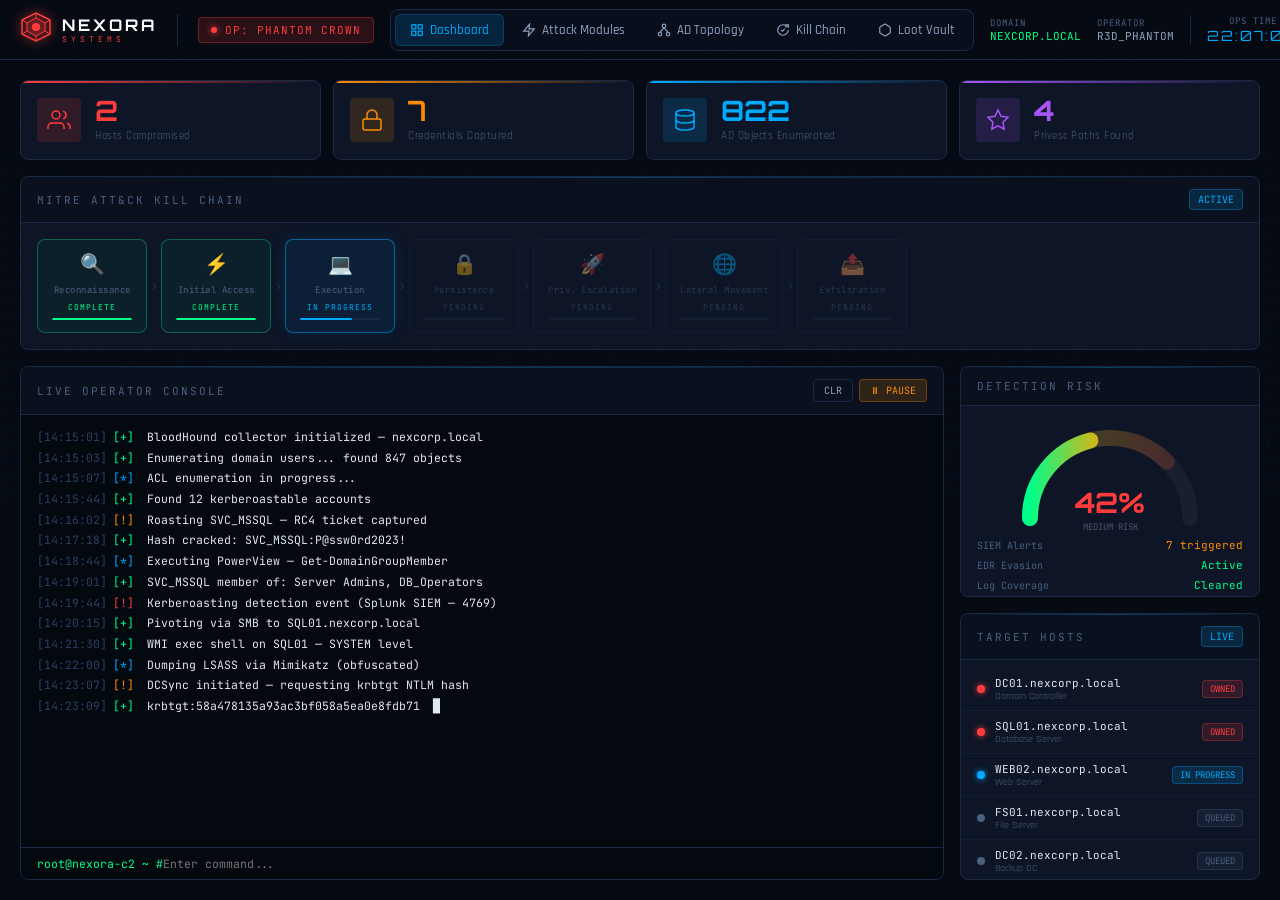
==== redteam-lab.html @ b919b73b "feat: initial commit of Nexora Active Directory Red Team Simulation Lab" ====
<!DOCTYPE html>
<html lang="en">
<head>
  <meta charset="UTF-8" />
  <meta name="viewport" content="width=device-width, initial-scale=1.0" />
  <title>Nexora Systems — AD Red Team Simulation Lab</title>
  <meta name="description" content="Nexora Systems Offensive Security: Active Directory Red Team Simulation Lab — Advanced adversary simulation, kill chain orchestration, and AD attack emulation platform." />
  <link rel="preconnect" href="https://fonts.googleapis.com" />
  <link rel="preconnect" href="https://fonts.gstatic.com" crossorigin />
  <link href="https://fonts.googleapis.com/css2?family=JetBrains+Mono:wght@300;400;500;600;700&family=Rajdhani:wght@300;400;500;600;700&family=Orbitron:wght@400;500;600;700;800;900&display=swap" rel="stylesheet" />
  <link rel="stylesheet" href="redteam.css" />
</head>
<body>
  <!-- Animated Background -->
  <canvas id="matrixCanvas"></canvas>
  <div class="hex-grid"></div>

  <!-- Top Navigation -->
  <header class="topbar" id="topbar">
    <div class="topbar-left">
      <div class="logo-wrap">
        <div class="logo-icon">
          <svg width="32" height="32" viewBox="0 0 32 32" fill="none">
            <polygon points="16,2 30,9 30,23 16,30 2,23 2,9" stroke="#ff3c3c" stroke-width="1.5" fill="none"/>
            <polygon points="16,7 25,12 25,20 16,25 7,20 7,12" stroke="#ff3c3c" stroke-width="1" fill="rgba(255,60,60,0.08)"/>
            <circle cx="16" cy="16" r="4" fill="#ff3c3c"/>
            <line x1="16" y1="2" x2="16" y2="7" stroke="#ff3c3c" stroke-width="1"/>
            <line x1="30" y1="9" x2="25" y2="12" stroke="#ff3c3c" stroke-width="1"/>
            <line x1="30" y1="23" x2="25" y2="20" stroke="#ff3c3c" stroke-width="1"/>
            <line x1="16" y1="30" x2="16" y2="25" stroke="#ff3c3c" stroke-width="1"/>
            <line x1="2" y1="23" x2="7" y2="20" stroke="#ff3c3c" stroke-width="1"/>
            <line x1="2" y1="9" x2="7" y2="12" stroke="#ff3c3c" stroke-width="1"/>
          </svg>
        </div>
        <div class="logo-text">
          <span class="brand">NEXORA</span>
          <span class="brand-sub">SYSTEMS</span>
        </div>
      </div>
      <div class="topbar-divider"></div>
      <div class="op-badge">
        <span class="op-dot"></span>
        <span class="op-label">OP: PHANTOM CROWN</span>
      </div>
    </div>
    <div class="topbar-center">
      <nav class="nav-tabs">
        <button class="nav-tab active" id="tab-dashboard" onclick="switchTab('dashboard')">
          <svg width="14" height="14" viewBox="0 0 24 24" fill="none" stroke="currentColor" stroke-width="2"><rect x="3" y="3" width="7" height="7"/><rect x="14" y="3" width="7" height="7"/><rect x="3" y="14" width="7" height="7"/><rect x="14" y="14" width="7" height="7"/></svg>
          Dashboard
        </button>
        <button class="nav-tab" id="tab-attack" onclick="switchTab('attack')">
          <svg width="14" height="14" viewBox="0 0 24 24" fill="none" stroke="currentColor" stroke-width="2"><path d="M13 2L3 14h9l-1 8 10-12h-9l1-8z"/></svg>
          Attack Modules
        </button>
        <button class="nav-tab" id="tab-topology" onclick="switchTab('topology')">
          <svg width="14" height="14" viewBox="0 0 24 24" fill="none" stroke="currentColor" stroke-width="2"><circle cx="12" cy="5" r="3"/><circle cx="5" cy="19" r="3"/><circle cx="19" cy="19" r="3"/><line x1="12" y1="8" x2="5" y2="16"/><line x1="12" y1="8" x2="19" y2="16"/></svg>
          AD Topology
        </button>
        <button class="nav-tab" id="tab-killchain" onclick="switchTab('killchain')">
          <svg width="14" height="14" viewBox="0 0 24 24" fill="none" stroke="currentColor" stroke-width="2"><path d="M9 12l2 2 4-4"/><path d="M21 12c0 4.97-4.03 9-9 9s-9-4.03-9-9 4.03-9 9-9c1.98 0 3.8.64 5.27 1.72"/><path d="M21 3l-5 5"/><path d="M16 3h5v5"/></svg>
          Kill Chain
        </button>
        <button class="nav-tab" id="tab-loot" onclick="switchTab('loot')">
          <svg width="14" height="14" viewBox="0 0 24 24" fill="none" stroke="currentColor" stroke-width="2"><path d="M21 16V8a2 2 0 0 0-1-1.73l-7-4a2 2 0 0 0-2 0l-7 4A2 2 0 0 0 3 8v8a2 2 0 0 0 1 1.73l7 4a2 2 0 0 0 2 0l7-4A2 2 0 0 0 21 16z"/></svg>
          Loot Vault
        </button>
      </nav>
    </div>
    <div class="topbar-right">
      <div class="status-cluster">
        <div class="status-item">
          <span class="status-label">DOMAIN</span>
          <span class="status-val online">NEXCORP.LOCAL</span>
        </div>
        <div class="status-item">
          <span class="status-label">OPERATOR</span>
          <span class="status-val">R3D_PHANTOM</span>
        </div>
      </div>
      <div class="clock-wrap">
        <span class="clock-label">OPS TIME</span>
        <span class="clock" id="clock">00:00:00</span>
      </div>
      <div class="alert-btn" id="alertBtn" onclick="toggleAlerts()">
        <svg width="18" height="18" viewBox="0 0 24 24" fill="none" stroke="currentColor" stroke-width="2"><path d="M18 8A6 6 0 0 0 6 8c0 7-3 9-3 9h18s-3-2-3-9"/><path d="M13.73 21a2 2 0 0 1-3.46 0"/></svg>
        <span class="alert-count" id="alertCount">3</span>
      </div>
    </div>
  </header>

  <!-- Alert Dropdown -->
  <div class="alert-dropdown" id="alertDropdown">
    <div class="alert-header">SYSTEM ALERTS</div>
    <div class="alert-item critical">
      <span class="alert-icon">⚠</span>
      <div>
        <div class="alert-title">DCSync Detected on DC01</div>
        <div class="alert-time">14:23:07 UTC</div>
      </div>
    </div>
    <div class="alert-item warning">
      <span class="alert-icon">⚡</span>
      <div>
        <div class="alert-title">Kerberoasting attempt — SVC_SQL</div>
        <div class="alert-time">14:19:44 UTC</div>
      </div>
    </div>
    <div class="alert-item info">
      <span class="alert-icon">ℹ</span>
      <div>
        <div class="alert-title">BloodHound enumeration completed</div>
        <div class="alert-time">14:15:01 UTC</div>
      </div>
    </div>
  </div>

  <!-- Main Content -->
  <main class="main-content">

    <!-- ═══════════════════ DASHBOARD TAB ═══════════════════ -->
    <section class="tab-panel active" id="panel-dashboard">
      <div class="dash-grid">

        <!-- Stat Cards Row -->
        <div class="stats-row">
          <div class="stat-card" data-color="red">
            <div class="stat-icon">
              <svg width="24" height="24" viewBox="0 0 24 24" fill="none" stroke="currentColor" stroke-width="1.5"><path d="M17 21v-2a4 4 0 0 0-4-4H5a4 4 0 0 0-4 4v2"/><circle cx="9" cy="7" r="4"/><path d="M23 21v-2a4 4 0 0 0-3-3.87"/><path d="M16 3.13a4 4 0 0 1 0 7.75"/></svg>
            </div>
            <div class="stat-data">
              <span class="stat-val" id="stat-hosts">0</span>
              <span class="stat-label">Hosts Compromised</span>
            </div>
          </div>
          <div class="stat-card" data-color="orange">
            <div class="stat-icon">
              <svg width="24" height="24" viewBox="0 0 24 24" fill="none" stroke="currentColor" stroke-width="1.5"><rect x="3" y="11" width="18" height="11" rx="2" ry="2"/><path d="M7 11V7a5 5 0 0 1 10 0v4"/></svg>
            </div>
            <div class="stat-data">
              <span class="stat-val" id="stat-creds">0</span>
              <span class="stat-label">Credentials Captured</span>
            </div>
          </div>
          <div class="stat-card" data-color="blue">
            <div class="stat-icon">
              <svg width="24" height="24" viewBox="0 0 24 24" fill="none" stroke="currentColor" stroke-width="1.5"><ellipse cx="12" cy="5" rx="9" ry="3"/><path d="M21 12c0 1.66-4 3-9 3s-9-1.34-9-3"/><path d="M3 5v14c0 1.66 4 3 9 3s9-1.34 9-3V5"/></svg>
            </div>
            <div class="stat-data">
              <span class="stat-val" id="stat-objects">0</span>
              <span class="stat-label">AD Objects Enumerated</span>
            </div>
          </div>
          <div class="stat-card" data-color="purple">
            <div class="stat-icon">
              <svg width="24" height="24" viewBox="0 0 24 24" fill="none" stroke="currentColor" stroke-width="1.5"><polygon points="12 2 15.09 8.26 22 9.27 17 14.14 18.18 21.02 12 17.77 5.82 21.02 7 14.14 2 9.27 8.91 8.26 12 2"/></svg>
            </div>
            <div class="stat-data">
              <span class="stat-val" id="stat-privesc">0</span>
              <span class="stat-label">Privesc Paths Found</span>
            </div>
          </div>
        </div>

        <!-- Main dash layout -->
        <div class="dash-main">

          <!-- Kill Chain Progress -->
          <div class="panel-card kill-chain-mini">
            <div class="panel-header">
              <span class="panel-title">MITRE ATT&CK KILL CHAIN</span>
              <span class="panel-badge">ACTIVE</span>
            </div>
            <div class="kill-chain-steps" id="killChainSteps">
              <div class="kc-step done" data-phase="recon">
                <div class="kc-icon">🔍</div>
                <div class="kc-label">Reconnaissance</div>
                <div class="kc-status">COMPLETE</div>
                <div class="kc-bar"><div class="kc-fill" style="width:100%"></div></div>
              </div>
              <div class="kc-arrow">›</div>
              <div class="kc-step done" data-phase="init">
                <div class="kc-icon">⚡</div>
                <div class="kc-label">Initial Access</div>
                <div class="kc-status">COMPLETE</div>
                <div class="kc-bar"><div class="kc-fill" style="width:100%"></div></div>
              </div>
              <div class="kc-arrow">›</div>
              <div class="kc-step active" data-phase="exec">
                <div class="kc-icon">💻</div>
                <div class="kc-label">Execution</div>
                <div class="kc-status">IN PROGRESS</div>
                <div class="kc-bar"><div class="kc-fill" style="width:65%"></div></div>
              </div>
              <div class="kc-arrow">›</div>
              <div class="kc-step pending" data-phase="persist">
                <div class="kc-icon">🔒</div>
                <div class="kc-label">Persistence</div>
                <div class="kc-status">PENDING</div>
                <div class="kc-bar"><div class="kc-fill" style="width:0%"></div></div>
              </div>
              <div class="kc-arrow">›</div>
              <div class="kc-step pending" data-phase="privesc">
                <div class="kc-icon">🚀</div>
                <div class="kc-label">Priv. Escalation</div>
                <div class="kc-status">PENDING</div>
                <div class="kc-bar"><div class="kc-fill" style="width:0%"></div></div>
              </div>
              <div class="kc-arrow">›</div>
              <div class="kc-step pending" data-phase="lateral">
                <div class="kc-icon">🌐</div>
                <div class="kc-label">Lateral Movement</div>
                <div class="kc-status">PENDING</div>
                <div class="kc-bar"><div class="kc-fill" style="width:0%"></div></div>
              </div>
              <div class="kc-arrow">›</div>
              <div class="kc-step pending" data-phase="exfil">
                <div class="kc-icon">📤</div>
                <div class="kc-label">Exfiltration</div>
                <div class="kc-status">PENDING</div>
                <div class="kc-bar"><div class="kc-fill" style="width:0%"></div></div>
              </div>
            </div>
          </div>

          <div class="dash-lower">
            <!-- Live Terminal -->
            <div class="panel-card terminal-panel">
              <div class="panel-header">
                <span class="panel-title">LIVE OPERATOR CONSOLE</span>
                <div class="terminal-controls">
                  <button class="term-btn" onclick="clearTerminal()">CLR</button>
                  <button class="term-btn active" id="pauseBtn" onclick="toggleTermPause()">⏸ PAUSE</button>
                </div>
              </div>
              <div class="terminal-body" id="terminalBody">
                <div class="term-line"><span class="term-ts">[14:15:01]</span> <span class="term-ok">[+]</span> BloodHound collector initialized — nexcorp.local</div>
                <div class="term-line"><span class="term-ts">[14:15:03]</span> <span class="term-ok">[+]</span> Enumerating domain users... found 847 objects</div>
                <div class="term-line"><span class="term-ts">[14:15:07]</span> <span class="term-info">[*]</span> ACL enumeration in progress...</div>
                <div class="term-line"><span class="term-ts">[14:15:44]</span> <span class="term-ok">[+]</span> Found 12 kerberoastable accounts</div>
                <div class="term-line"><span class="term-ts">[14:16:02]</span> <span class="term-warn">[!]</span> Roasting SVC_MSSQL — RC4 ticket captured</div>
                <div class="term-line"><span class="term-ts">[14:17:18]</span> <span class="term-ok">[+]</span> Hash cracked: SVC_MSSQL:P@ssw0rd2023!</div>
                <div class="term-line"><span class="term-ts">[14:18:44]</span> <span class="term-info">[*]</span> Executing PowerView — Get-DomainGroupMember</div>
                <div class="term-line"><span class="term-ts">[14:19:01]</span> <span class="term-ok">[+]</span> SVC_MSSQL member of: Server Admins, DB_Operators</div>
                <div class="term-line"><span class="term-ts">[14:19:44]</span> <span class="term-err">[!]</span> Kerberoasting detection event (Splunk SIEM — 4769)</div>
                <div class="term-line"><span class="term-ts">[14:20:15]</span> <span class="term-ok">[+]</span> Pivoting via SMB to SQL01.nexcorp.local</div>
                <div class="term-line"><span class="term-ts">[14:21:30]</span> <span class="term-ok">[+]</span> WMI exec shell on SQL01 — SYSTEM level</div>
                <div class="term-line"><span class="term-ts">[14:22:00]</span> <span class="term-info">[*]</span> Dumping LSASS via Mimikatz (obfuscated)</div>
                <div class="term-line"><span class="term-ts">[14:23:07]</span> <span class="term-warn">[!]</span> DCSync initiated — requesting krbtgt NTLM hash</div>
                <div class="term-line blink-line"><span class="term-ts">[14:23:09]</span> <span class="term-ok">[+]</span> krbtgt:58a478135a93ac3bf058a5ea0e8fdb71 <span class="cursor-blink">█</span></div>
              </div>
              <div class="terminal-input-bar">
                <span class="term-prompt">root@nexora-c2 ~ # </span>
                <input type="text" class="term-input" id="termInput" placeholder="Enter command..." onkeydown="handleTermInput(event)" />
              </div>
            </div>

            <!-- Right panel -->
            <div class="dash-right-col">
              <!-- Threat Meter -->
              <div class="panel-card threat-panel">
                <div class="panel-header">
                  <span class="panel-title">DETECTION RISK</span>
                </div>
                <div class="threat-meter-wrap">
                  <svg class="threat-gauge" viewBox="0 0 200 120" width="200" height="120">
                    <defs>
                      <linearGradient id="gaugeGrad" x1="0%" y1="0%" x2="100%" y2="0%">
                        <stop offset="0%" style="stop-color:#00ff88"/>
                        <stop offset="50%" style="stop-color:#ffa500"/>
                        <stop offset="100%" style="stop-color:#ff3c3c"/>
                      </linearGradient>
                    </defs>
                    <path d="M 20 100 A 80 80 0 0 1 180 100" stroke="#1a1f2e" stroke-width="16" fill="none" stroke-linecap="round"/>
                    <path d="M 20 100 A 80 80 0 0 1 180 100" stroke="url(#gaugeGrad)" stroke-width="16" fill="none" stroke-linecap="round" stroke-dasharray="251.2" stroke-dashoffset="62.8" opacity="0.2"/>
                    <path id="gaugeFill" d="M 20 100 A 80 80 0 0 1 180 100" stroke="url(#gaugeGrad)" stroke-width="16" fill="none" stroke-linecap="round" stroke-dasharray="251.2" stroke-dashoffset="150"/>
                    <text x="100" y="95" text-anchor="middle" fill="#ff3c3c" font-size="28" font-family="Orbitron" font-weight="700" id="gaugeText">42%</text>
                    <text x="100" y="112" text-anchor="middle" fill="#4a5568" font-size="9" font-family="JetBrains Mono" id="gaugeRiskLabel">MEDIUM RISK</text>
                  </svg>
                </div>
                <div class="threat-breakdown">
                  <div class="tb-item"><span class="tb-label">SIEM Alerts</span><span class="tb-val warn">7 triggered</span></div>
                  <div class="tb-item"><span class="tb-label">EDR Evasion</span><span class="tb-val ok">Active</span></div>
                  <div class="tb-item"><span class="tb-label">Log Coverage</span><span class="tb-val ok">Cleared</span></div>
                </div>
              </div>

              <!-- Target Summary -->
              <div class="panel-card targets-panel">
                <div class="panel-header">
                  <span class="panel-title">TARGET HOSTS</span>
                  <span class="panel-badge pulse">LIVE</span>
                </div>
                <div class="target-list">
                  <div class="target-item owned">
                    <div class="target-dot t-owned"></div>
                    <div class="target-info">
                      <span class="target-name">DC01.nexcorp.local</span>
                      <span class="target-role">Domain Controller</span>
                    </div>
                    <span class="target-status owned-badge">OWNED</span>
                  </div>
                  <div class="target-item owned">
                    <div class="target-dot t-owned"></div>
                    <div class="target-info">
                      <span class="target-name">SQL01.nexcorp.local</span>
                      <span class="target-role">Database Server</span>
                    </div>
                    <span class="target-status owned-badge">OWNED</span>
                  </div>
                  <div class="target-item t-active">
                    <div class="target-dot t-inprogress"></div>
                    <div class="target-info">
                      <span class="target-name">WEB02.nexcorp.local</span>
                      <span class="target-role">Web Server</span>
                    </div>
                    <span class="target-status active-badge">IN PROGRESS</span>
                  </div>
                  <div class="target-item">
                    <div class="target-dot t-pending"></div>
                    <div class="target-info">
                      <span class="target-name">FS01.nexcorp.local</span>
                      <span class="target-role">File Server</span>
                    </div>
                    <span class="target-status pending-badge">QUEUED</span>
                  </div>
                  <div class="target-item">
                    <div class="target-dot t-pending"></div>
                    <div class="target-info">
                      <span class="target-name">DC02.nexcorp.local</span>
                      <span class="target-role">Backup DC</span>
                    </div>
                    <span class="target-status pending-badge">QUEUED</span>
                  </div>
                </div>
              </div>
            </div>
          </div>
        </div>
      </div>
    </section>

    <!-- ═══════════════════ ATTACK MODULES TAB ═══════════════════ -->
    <section class="tab-panel" id="panel-attack">
      <div class="attack-grid">
        <div class="attack-sidebar">
          <div class="sidebar-title">ATTACK CATEGORIES</div>
          <div class="attack-cat-list">
            <button class="cat-btn active" onclick="filterAttacks('all')" id="cat-all">
              <svg width="14" height="14" viewBox="0 0 24 24" fill="none" stroke="currentColor" stroke-width="2"><circle cx="12" cy="12" r="10"/></svg>
              All Modules <span class="cat-count">18</span>
            </button>
            <button class="cat-btn" onclick="filterAttacks('recon')" id="cat-recon">
              <svg width="14" height="14" viewBox="0 0 24 24" fill="none" stroke="currentColor" stroke-width="2"><circle cx="11" cy="11" r="8"/><line x1="21" y1="21" x2="16.65" y2="16.65"/></svg>
              Reconnaissance <span class="cat-count">4</span>
            </button>
            <button class="cat-btn" onclick="filterAttacks('cred')" id="cat-cred">
              <svg width="14" height="14" viewBox="0 0 24 24" fill="none" stroke="currentColor" stroke-width="2"><rect x="3" y="11" width="18" height="11" rx="2"/><path d="M7 11V7a5 5 0 0 1 10 0v4"/></svg>
              Credential Access <span class="cat-count">5</span>
            </button>
            <button class="cat-btn" onclick="filterAttacks('lateral')" id="cat-lateral">
              <svg width="14" height="14" viewBox="0 0 24 24" fill="none" stroke="currentColor" stroke-width="2"><path d="M5 12h14M12 5l7 7-7 7"/></svg>
              Lateral Movement <span class="cat-count">4</span>
            </button>
            <button class="cat-btn" onclick="filterAttacks('privesc')" id="cat-privesc">
              <svg width="14" height="14" viewBox="0 0 24 24" fill="none" stroke="currentColor" stroke-width="2"><polyline points="18 15 12 9 6 15"/></svg>
              Privilege Escalation <span class="cat-count">3</span>
            </button>
            <button class="cat-btn" onclick="filterAttacks('persist')" id="cat-persist">
              <svg width="14" height="14" viewBox="0 0 24 24" fill="none" stroke="currentColor" stroke-width="2"><path d="M12 22s8-4 8-10V5l-8-3-8 3v7c0 6 8 10 8 10z"/></svg>
              Persistence <span class="cat-count">2</span>
            </button>
          </div>
          <div class="sidebar-divider"></div>
          <div class="sidebar-title">OPERATION STATUS</div>
          <div class="op-stats">
            <div class="op-stat-row"><span>Modules Run</span><span class="op-stat-val">7 / 18</span></div>
            <div class="op-stat-row"><span>Success Rate</span><span class="op-stat-val green">85.7%</span></div>
            <div class="op-stat-row"><span>Avg. Duration</span><span class="op-stat-val">4m 12s</span></div>
          </div>
        </div>

        <div class="attack-modules-grid" id="attackModulesGrid">
          <!-- Recon -->
          <div class="attack-module" data-category="recon" data-status="done">
            <div class="module-header">
              <div class="module-icon mi-recon">🔍</div>
              <div class="module-meta"><div class="module-name">BloodHound AD Enum</div><div class="module-tactic">T1087 — Account Discovery</div></div>
              <span class="module-status-badge msb-done">EXECUTED</span>
            </div>
            <p class="module-desc">Full AD enumeration using SharpHound collector. Maps trust relationships, ACLs, group memberships, and shortest paths to Domain Admin.</p>
            <div class="module-footer">
              <div class="module-tags"><span class="tag">SharpHound</span><span class="tag">PowerShell</span><span class="tag">LDAP</span></div>
              <button class="module-btn btn-rerun" onclick="runModule(this, 'BloodHound AD Enum')">RE-RUN</button>
            </div>
          </div>
          <div class="attack-module" data-category="recon" data-status="done">
            <div class="module-header">
              <div class="module-icon mi-recon">🌐</div>
              <div class="module-meta"><div class="module-name">LDAP Enumeration</div><div class="module-tactic">T1018 — Remote System Discovery</div></div>
              <span class="module-status-badge msb-done">EXECUTED</span>
            </div>
            <p class="module-desc">Anonymous and authenticated LDAP queries to enumerate users, computers, OUs, and GPOs from the domain controller.</p>
            <div class="module-footer">
              <div class="module-tags"><span class="tag">LDAP</span><span class="tag">389/636</span><span class="tag">Anonymous</span></div>
              <button class="module-btn btn-rerun" onclick="runModule(this, 'LDAP Enumeration')">RE-RUN</button>
            </div>
          </div>
          <div class="attack-module" data-category="recon" data-status="done">
            <div class="module-header">
              <div class="module-icon mi-recon">📡</div>
              <div class="module-meta"><div class="module-name">SMB Share Enumeration</div><div class="module-tactic">T1135 — Network Share Discovery</div></div>
              <span class="module-status-badge msb-done">EXECUTED</span>
            </div>
            <p class="module-desc">Enumerate SMB shares across all discovered hosts. Identify readable/writable shares, SYSVOL/NETLOGON contents, and GPP credential files.</p>
            <div class="module-footer">
              <div class="module-tags"><span class="tag">SMB</span><span class="tag">CrackMapExec</span><span class="tag">445/TCP</span></div>
              <button class="module-btn btn-rerun" onclick="runModule(this, 'SMB Share Enumeration')">RE-RUN</button>
            </div>
          </div>
          <div class="attack-module" data-category="recon" data-status="idle">
            <div class="module-header">
              <div class="module-icon mi-recon">📊</div>
              <div class="module-meta"><div class="module-name">PowerView Recon</div><div class="module-tactic">T1069 — Permission Groups Discovery</div></div>
              <span class="module-status-badge msb-idle">READY</span>
            </div>
            <p class="module-desc">Comprehensive AD recon using PowerView. Enumerate domain admins, local admins, sessions, and logged-on users across hosts.</p>
            <div class="module-footer">
              <div class="module-tags"><span class="tag">PowerView</span><span class="tag">PS-Remoting</span></div>
              <button class="module-btn btn-exec" onclick="runModule(this, 'PowerView Recon')">EXECUTE</button>
            </div>
          </div>
          <!-- Credential Access -->
          <div class="attack-module" data-category="cred" data-status="done">
            <div class="module-header">
              <div class="module-icon mi-cred">🎟️</div>
              <div class="module-meta"><div class="module-name">Kerberoasting</div><div class="module-tactic">T1558.003 — Steal/Forge Kerberos Tickets</div></div>
              <span class="module-status-badge msb-done">EXECUTED</span>
            </div>
            <p class="module-desc">Request Kerberos service tickets for accounts with SPNs. Crack RC4-encrypted TGS tickets offline via Hashcat to recover plaintext credentials.</p>
            <div class="module-footer">
              <div class="module-tags"><span class="tag">Rubeus</span><span class="tag">Hashcat</span><span class="tag">TGS</span></div>
              <button class="module-btn btn-rerun" onclick="runModule(this, 'Kerberoasting')">RE-RUN</button>
            </div>
          </div>
          <div class="attack-module" data-category="cred" data-status="done">
            <div class="module-header">
              <div class="module-icon mi-cred">🔑</div>
              <div class="module-meta"><div class="module-name">AS-REP Roasting</div><div class="module-tactic">T1558.004 — AS-REP Roasting</div></div>
              <span class="module-status-badge msb-done">EXECUTED</span>
            </div>
            <p class="module-desc">Target accounts with Kerberos pre-authentication disabled. Extract AS-REP hashes without credentials and crack offline.</p>
            <div class="module-footer">
              <div class="module-tags"><span class="tag">Impacket</span><span class="tag">GetNPUsers</span><span class="tag">Hashcat</span></div>
              <button class="module-btn btn-rerun" onclick="runModule(this, 'AS-REP Roasting')">RE-RUN</button>
            </div>
          </div>
          <div class="attack-module" data-category="cred" data-status="done">
            <div class="module-header">
              <div class="module-icon mi-cred">💉</div>
              <div class="module-meta"><div class="module-name">LSASS Memory Dump</div><div class="module-tactic">T1003.001 — LSASS Memory</div></div>
              <span class="module-status-badge msb-done">EXECUTED</span>
            </div>
            <p class="module-desc">Dump LSASS process memory using Mimikatz, comsvcs.dll, or ProcDump to extract NTLM hashes, Kerberos tickets, and cleartext creds.</p>
            <div class="module-footer">
              <div class="module-tags"><span class="tag">Mimikatz</span><span class="tag">LSASS</span><span class="tag">WDigest</span></div>
              <button class="module-btn btn-rerun" onclick="runModule(this, 'LSASS Memory Dump')">RE-RUN</button>
            </div>
          </div>
          <div class="attack-module" data-category="cred" data-status="idle">
            <div class="module-header">
              <div class="module-icon mi-cred">🔐</div>
              <div class="module-meta"><div class="module-name">DCSync Attack</div><div class="module-tactic">T1003.006 — DCSync</div></div>
              <span class="module-status-badge msb-idle">READY</span>
            </div>
            <p class="module-desc">Simulate a Domain Controller to request password data via MS-DRSR. Extract NTLM hashes for all domain accounts including krbtgt.</p>
            <div class="module-footer">
              <div class="module-tags"><span class="tag">Mimikatz</span><span class="tag">Impacket</span><span class="tag">DRSUAPI</span></div>
              <button class="module-btn btn-exec" onclick="runModule(this, 'DCSync Attack')">EXECUTE</button>
            </div>
          </div>
          <div class="attack-module" data-category="cred" data-status="idle">
            <div class="module-header">
              <div class="module-icon mi-cred">📋</div>
              <div class="module-meta"><div class="module-name">GPP Password Harvest</div><div class="module-tactic">T1552.006 — Group Policy Preferences</div></div>
              <span class="module-status-badge msb-idle">READY</span>
            </div>
            <p class="module-desc">Search SYSVOL for Group Policy Preference XML files containing AES-256 encrypted (but with published key) passwords.</p>
            <div class="module-footer">
              <div class="module-tags"><span class="tag">SYSVOL</span><span class="tag">GPP</span><span class="tag">CPassword</span></div>
              <button class="module-btn btn-exec" onclick="runModule(this, 'GPP Password Harvest')">EXECUTE</button>
            </div>
          </div>
          <!-- Lateral Movement -->
          <div class="attack-module" data-category="lateral" data-status="done">
            <div class="module-header">
              <div class="module-icon mi-lateral">🌊</div>
              <div class="module-meta"><div class="module-name">Pass-the-Hash (PtH)</div><div class="module-tactic">T1550.002 — Pass the Hash</div></div>
              <span class="module-status-badge msb-done">EXECUTED</span>
            </div>
            <p class="module-desc">Authenticate using captured NTLM hashes without knowing the plaintext password. Move laterally via SMB, WMI, or PSExec.</p>
            <div class="module-footer">
              <div class="module-tags"><span class="tag">CME</span><span class="tag">PSExec</span><span class="tag">SMB</span></div>
              <button class="module-btn btn-rerun" onclick="runModule(this, 'Pass-the-Hash')">RE-RUN</button>
            </div>
          </div>
          <div class="attack-module" data-category="lateral" data-status="idle">
            <div class="module-header">
              <div class="module-icon mi-lateral">🎫</div>
              <div class="module-meta"><div class="module-name">Pass-the-Ticket (PtT)</div><div class="module-tactic">T1550.003 — Pass the Ticket</div></div>
              <span class="module-status-badge msb-idle">READY</span>
            </div>
            <p class="module-desc">Inject stolen or forged Kerberos tickets into memory to authenticate as other users without their credentials.</p>
            <div class="module-footer">
              <div class="module-tags"><span class="tag">Rubeus</span><span class="tag">Mimikatz</span><span class="tag">Kerberos</span></div>
              <button class="module-btn btn-exec" onclick="runModule(this, 'Pass-the-Ticket')">EXECUTE</button>
            </div>
          </div>
          <div class="attack-module" data-category="lateral" data-status="idle">
            <div class="module-header">
              <div class="module-icon mi-lateral">🔮</div>
              <div class="module-meta"><div class="module-name">WMI Remote Exec</div><div class="module-tactic">T1047 — Windows Management Instrumentation</div></div>
              <span class="module-status-badge msb-idle">READY</span>
            </div>
            <p class="module-desc">Use WMI to execute commands on remote hosts. Stealthy alternative to PSExec with lower detection rate on legacy endpoints.</p>
            <div class="module-footer">
              <div class="module-tags"><span class="tag">wmic.exe</span><span class="tag">Impacket</span><span class="tag">DCOM</span></div>
              <button class="module-btn btn-exec" onclick="runModule(this, 'WMI Remote Exec')">EXECUTE</button>
            </div>
          </div>
          <div class="attack-module" data-category="lateral" data-status="idle">
            <div class="module-header">
              <div class="module-icon mi-lateral">🕳️</div>
              <div class="module-meta"><div class="module-name">DCOM Lateral Movement</div><div class="module-tactic">T1021.003 — DCOM</div></div>
              <span class="module-status-badge msb-idle">READY</span>
            </div>
            <p class="module-desc">Abuse DCOM objects (MMC20, ShellWindows) to execute code on remote machines using legitimate Windows functionality.</p>
            <div class="module-footer">
              <div class="module-tags"><span class="tag">DCOM</span><span class="tag">MMC20</span><span class="tag">PS</span></div>
              <button class="module-btn btn-exec" onclick="runModule(this, 'DCOM Lateral Movement')">EXECUTE</button>
            </div>
          </div>
          <!-- Privilege Escalation -->
          <div class="attack-module" data-category="privesc" data-status="idle">
            <div class="module-header">
              <div class="module-icon mi-privesc">👑</div>
              <div class="module-meta"><div class="module-name">Golden Ticket Forge</div><div class="module-tactic">T1558.001 — Golden Ticket</div></div>
              <span class="module-status-badge msb-idle">READY</span>
            </div>
            <p class="module-desc">Forge a TGT using the krbtgt NTLM hash to create an all-access pass valid for any service in the domain — unlimited persistence.</p>
            <div class="module-footer">
              <div class="module-tags"><span class="tag">Mimikatz</span><span class="tag">krbtgt</span><span class="tag">Kerberos</span></div>
              <button class="module-btn btn-exec" onclick="runModule(this, 'Golden Ticket Forge')">EXECUTE</button>
            </div>
          </div>
          <div class="attack-module" data-category="privesc" data-status="idle">
            <div class="module-header">
              <div class="module-icon mi-privesc">🪄</div>
              <div class="module-meta"><div class="module-name">Silver Ticket Attack</div><div class="module-tactic">T1558.002 — Silver Ticket</div></div>
              <span class="module-status-badge msb-idle">READY</span>
            </div>
            <p class="module-desc">Forge a TGS for a specific service using the service account's hash. More targeted and stealthier than Golden Ticket attacks.</p>
            <div class="module-footer">
              <div class="module-tags"><span class="tag">Mimikatz</span><span class="tag">SPN</span><span class="tag">TGS</span></div>
              <button class="module-btn btn-exec" onclick="runModule(this, 'Silver Ticket Attack')">EXECUTE</button>
            </div>
          </div>
          <div class="attack-module" data-category="privesc" data-status="idle">
            <div class="module-header">
              <div class="module-icon mi-privesc">💎</div>
              <div class="module-meta"><div class="module-name">Diamond Ticket</div><div class="module-tactic">T1558.001 — Ticket Forging</div></div>
              <span class="module-status-badge msb-idle">READY</span>
            </div>
            <p class="module-desc">Request a legitimate TGT and modify it via krbtgt decryption, adding PAC entries. Bypasses Privileged Account Protection.</p>
            <div class="module-footer">
              <div class="module-tags"><span class="tag">Rubeus</span><span class="tag">PAC</span><span class="tag">krbtgt</span></div>
              <button class="module-btn btn-exec" onclick="runModule(this, 'Diamond Ticket')">EXECUTE</button>
            </div>
          </div>
          <!-- Persistence -->
          <div class="attack-module" data-category="persist" data-status="idle">
            <div class="module-header">
              <div class="module-icon mi-persist">🕸️</div>
              <div class="module-meta"><div class="module-name">Skeleton Key</div><div class="module-tactic">T1556 — Modify Authentication Process</div></div>
              <span class="module-status-badge msb-idle">READY</span>
            </div>
            <p class="module-desc">Inject a master password into the DC's LSASS that allows authentication as any user while leaving their real password intact.</p>
            <div class="module-footer">
              <div class="module-tags"><span class="tag">Mimikatz</span><span class="tag">LSASS</span><span class="tag">DC Inject</span></div>
              <button class="module-btn btn-exec" onclick="runModule(this, 'Skeleton Key')">EXECUTE</button>
            </div>
          </div>
          <div class="attack-module" data-category="persist" data-status="idle">
            <div class="module-header">
              <div class="module-icon mi-persist">🪝</div>
              <div class="module-meta"><div class="module-name">AdminSDHolder Abuse</div><div class="module-tactic">T1484 — Domain Policy Modification</div></div>
              <span class="module-status-badge msb-idle">READY</span>
            </div>
            <p class="module-desc">Modify AdminSDHolder ACL to grant persistent backdoor permissions propagated to all protected accounts via SDProp.</p>
            <div class="module-footer">
              <div class="module-tags"><span class="tag">ACL</span><span class="tag">SDProp</span><span class="tag">PowerView</span></div>
              <button class="module-btn btn-exec" onclick="runModule(this, 'AdminSDHolder Abuse')">EXECUTE</button>
            </div>
          </div>
        </div>
      </div>
    </section>

    <!-- ═══════════════════ AD TOPOLOGY TAB ═══════════════════ -->
    <section class="tab-panel" id="panel-topology">
      <div class="topo-layout">
        <div class="topo-header">
          <div class="topo-title-row">
            <h2 class="topo-title">NEXCORP.LOCAL — Active Directory Topology</h2>
            <div class="topo-controls">
              <button class="topo-btn active-topo" id="topo-view-graph" onclick="setTopoView('graph')">Graph View</button>
              <button class="topo-btn" id="topo-view-tree" onclick="setTopoView('tree')">Tree View</button>
            </div>
          </div>
          <div class="topo-legend">
            <span class="legend-item"><span class="legend-dot ld-dc"></span>Domain Controller</span>
            <span class="legend-item"><span class="legend-dot ld-server"></span>Server</span>
            <span class="legend-item"><span class="legend-dot ld-workstation"></span>Workstation</span>
            <span class="legend-item"><span class="legend-dot ld-owned"></span>Compromised</span>
            <span class="legend-item"><span class="legend-dot ld-path"></span>Attack Path</span>
          </div>
        </div>
        <div class="topo-canvas-wrap">
          <canvas id="topoCanvas"></canvas>
          <div class="topo-node-tooltip" id="topoTooltip"></div>
        </div>
        <div class="topo-info-bar">
          <div class="topo-stat"><span class="topo-stat-label">Domain</span><span class="topo-stat-val">NEXCORP.LOCAL</span></div>
          <div class="topo-stat"><span class="topo-stat-label">Forest</span><span class="topo-stat-val">nexcorp.local</span></div>
          <div class="topo-stat"><span class="topo-stat-label">Functional Level</span><span class="topo-stat-val">2016</span></div>
          <div class="topo-stat"><span class="topo-stat-label">Trusts</span><span class="topo-stat-val">2 external</span></div>
          <div class="topo-stat"><span class="topo-stat-label">Total Objects</span><span class="topo-stat-val">1,247</span></div>
          <div class="topo-stat"><span class="topo-stat-label">Compromised</span><span class="topo-stat-val" style="color:#ff3c3c">14</span></div>
        </div>
      </div>
    </section>

    <!-- ═══════════════════ KILL CHAIN TAB ═══════════════════ -->
    <section class="tab-panel" id="panel-killchain">
      <div class="kc-full-layout">
        <div class="kc-timeline-header">
          <h2 class="kc-title">OPERATION: PHANTOM CROWN — Kill Chain Timeline</h2>
          <div class="kc-meta">
            <span>Start: 2026-10-18 14:00 UTC</span><span>•</span>
            <span>Operator: R3D_PHANTOM</span><span>•</span>
            <span>Target: NEXCORP.LOCAL</span>
          </div>
        </div>
        <div class="kc-timeline">
          <div class="kc-phase-column kc-done">
            <div class="kc-phase-header">
              <div class="kc-phase-icon">🔍</div>
              <div class="kc-phase-name">RECONNAISSANCE</div>
              <div class="kc-phase-time">14:00–14:20 UTC</div>
              <div class="kc-phase-badge kc-badge-done">COMPLETE</div>
            </div>
            <div class="kc-events">
              <div class="kc-event kc-ev-done"><div class="kc-event-time">14:00</div><div class="kc-event-dot kc-dot-done"></div><div class="kc-event-content"><div class="kc-event-title">SharpHound Collection</div><div class="kc-event-detail">847 users, 243 computers enumerated</div></div></div>
              <div class="kc-event kc-ev-done"><div class="kc-event-time">14:07</div><div class="kc-event-dot kc-dot-done"></div><div class="kc-event-content"><div class="kc-event-title">LDAP Anonymous Bind</div><div class="kc-event-detail">Domain object dump via port 389</div></div></div>
              <div class="kc-event kc-ev-done"><div class="kc-event-time">14:15</div><div class="kc-event-dot kc-dot-done"></div><div class="kc-event-content"><div class="kc-event-title">SMB Share Recon</div><div class="kc-event-detail">SYSVOL readable — GPP files found</div></div></div>
            </div>
          </div>
          <div class="kc-phase-column kc-done">
            <div class="kc-phase-header">
              <div class="kc-phase-icon">⚡</div>
              <div class="kc-phase-name">INITIAL ACCESS</div>
              <div class="kc-phase-time">14:10–14:25 UTC</div>
              <div class="kc-phase-badge kc-badge-done">COMPLETE</div>
            </div>
            <div class="kc-events">
              <div class="kc-event kc-ev-done"><div class="kc-event-time">14:10</div><div class="kc-event-dot kc-dot-done"></div><div class="kc-event-content"><div class="kc-event-title">AS-REP Roasting</div><div class="kc-event-detail">3 hashes extracted for offline cracking</div></div></div>
              <div class="kc-event kc-ev-done"><div class="kc-event-time">14:17</div><div class="kc-event-dot kc-dot-done"></div><div class="kc-event-content"><div class="kc-event-title">Hash Cracked: jsmith</div><div class="kc-event-detail">Password: Welcome2024! — low-priv user</div></div></div>
            </div>
          </div>
          <div class="kc-phase-column kc-active">
            <div class="kc-phase-header">
              <div class="kc-phase-icon">💻</div>
              <div class="kc-phase-name">EXECUTION</div>
              <div class="kc-phase-time">14:18 UTC — ONGOING</div>
              <div class="kc-phase-badge kc-badge-active">IN PROGRESS</div>
            </div>
            <div class="kc-events">
              <div class="kc-event kc-ev-done"><div class="kc-event-time">14:18</div><div class="kc-event-dot kc-dot-done"></div><div class="kc-event-content"><div class="kc-event-title">Kerberoasting — SVC_MSSQL</div><div class="kc-event-detail">RC4 TGS captured — cracked in 4 min</div></div></div>
              <div class="kc-event kc-ev-done"><div class="kc-event-time">14:21</div><div class="kc-event-dot kc-dot-done"></div><div class="kc-event-content"><div class="kc-event-title">WMI Shell — SQL01</div><div class="kc-event-detail">Remote exec via SVC_MSSQL creds</div></div></div>
              <div class="kc-event kc-ev-active"><div class="kc-event-time">14:22</div><div class="kc-event-dot kc-dot-pulse"></div><div class="kc-event-content"><div class="kc-event-title">LSASS Dump — SQL01</div><div class="kc-event-detail">Running... extracting credential material</div></div></div>
            </div>
          </div>
          <div class="kc-phase-column kc-pending">
            <div class="kc-phase-header">
              <div class="kc-phase-icon">🔒</div>
              <div class="kc-phase-name">PERSISTENCE</div>
              <div class="kc-phase-time">Scheduled</div>
              <div class="kc-phase-badge kc-badge-pending">PENDING</div>
            </div>
            <div class="kc-events">
              <div class="kc-event kc-ev-pending"><div class="kc-event-time">—</div><div class="kc-event-dot kc-dot-pending"></div><div class="kc-event-content"><div class="kc-event-title">AdminSDHolder Backdoor</div><div class="kc-event-detail">Awaiting DA privileges</div></div></div>
              <div class="kc-event kc-ev-pending"><div class="kc-event-time">—</div><div class="kc-event-dot kc-dot-pending"></div><div class="kc-event-content"><div class="kc-event-title">Golden Ticket Forge</div><div class="kc-event-detail">Requires krbtgt hash</div></div></div>
            </div>
          </div>
          <div class="kc-phase-column kc-pending">
            <div class="kc-phase-header">
              <div class="kc-phase-icon">🚀</div>
              <div class="kc-phase-name">PRIVILEGE ESCALATION</div>
              <div class="kc-phase-time">Scheduled</div>
              <div class="kc-phase-badge kc-badge-pending">PENDING</div>
            </div>
            <div class="kc-events">
              <div class="kc-event kc-ev-pending"><div class="kc-event-time">—</div><div class="kc-event-dot kc-dot-pending"></div><div class="kc-event-content"><div class="kc-event-title">DCSync — krbtgt Dump</div><div class="kc-event-detail">Full domain compromise via DRSUAPI</div></div></div>
            </div>
          </div>
          <div class="kc-phase-column kc-pending">
            <div class="kc-phase-header">
              <div class="kc-phase-icon">🌐</div>
              <div class="kc-phase-name">LATERAL MOVEMENT</div>
              <div class="kc-phase-time">Scheduled</div>
              <div class="kc-phase-badge kc-badge-pending">PENDING</div>
            </div>
            <div class="kc-events">
              <div class="kc-event kc-ev-pending"><div class="kc-event-time">—</div><div class="kc-event-dot kc-dot-pending"></div><div class="kc-event-content"><div class="kc-event-title">Pass-the-Hash — DC02</div><div class="kc-event-detail">Propagate to backup domain controller</div></div></div>
            </div>
          </div>
          <div class="kc-phase-column kc-pending">
            <div class="kc-phase-header">
              <div class="kc-phase-icon">📤</div>
              <div class="kc-phase-name">EXFILTRATION</div>
              <div class="kc-phase-time">Scheduled</div>
              <div class="kc-phase-badge kc-badge-pending">PENDING</div>
            </div>
            <div class="kc-events">
              <div class="kc-event kc-ev-pending"><div class="kc-event-time">—</div><div class="kc-event-dot kc-dot-pending"></div><div class="kc-event-content"><div class="kc-event-title">NTDS.dit Extraction</div><div class="kc-event-detail">Full AD database dump via VSS</div></div></div>
            </div>
          </div>
        </div>
      </div>
    </section>

    <!-- ═══════════════════ LOOT VAULT TAB ═══════════════════ -->
    <section class="tab-panel" id="panel-loot">
      <div class="loot-layout">
        <div class="loot-header">
          <h2 class="loot-title">LOOT VAULT — Captured Credentials & Intelligence</h2>
          <div class="loot-actions">
            <button class="loot-action-btn" onclick="exportLoot()">
              <svg width="14" height="14" viewBox="0 0 24 24" fill="none" stroke="currentColor" stroke-width="2"><path d="M21 15v4a2 2 0 0 1-2 2H5a2 2 0 0 1-2-2v-4"/><polyline points="7 10 12 15 17 10"/><line x1="12" y1="15" x2="12" y2="3"/></svg>
              Export Report
            </button>
          </div>
        </div>
        <div class="loot-grid">
          <div class="panel-card loot-creds-panel">
            <div class="panel-header">
              <span class="panel-title">CAPTURED CREDENTIALS</span>
              <span class="panel-badge">14 entries</span>
            </div>
            <div class="loot-table-wrap">
              <table class="loot-table" id="lootTable">
                <thead>
                  <tr><th>USERNAME</th><th>DOMAIN</th><th>NTLM HASH / PASSWORD</th><th>TYPE</th><th>SOURCE</th><th>PRIVILEGES</th></tr>
                </thead>
                <tbody>
                  <tr class="loot-row loot-high-priv"><td><span class="user-icon">👑</span> Administrator</td><td>NEXCORP</td><td class="hash-cell" onclick="copyHash(this)" title="Click to copy">aad3b435b51404ee:<span class="hash-val">31d6cfe0d16ae931...</span></td><td><span class="type-badge tb-ntlm">NTLM</span></td><td>LSASS Dump</td><td><span class="priv-badge pb-da">Domain Admin</span></td></tr>
                  <tr class="loot-row loot-high-priv"><td><span class="user-icon">👑</span> krbtgt</td><td>NEXCORP</td><td class="hash-cell" onclick="copyHash(this)" title="Click to copy">aad3b435b51404ee:<span class="hash-val">58a478135a93ac3b...</span></td><td><span class="type-badge tb-ntlm">NTLM</span></td><td>DCSync</td><td><span class="priv-badge pb-da">KRBTGT</span></td></tr>
                  <tr class="loot-row"><td><span class="user-icon">🔧</span> SVC_MSSQL</td><td>NEXCORP</td><td class="hash-cell" onclick="copyHash(this)" title="Click to copy"><span class="hash-val">P@ssw0rd2023!</span></td><td><span class="type-badge tb-plain">PLAIN</span></td><td>Kerberoast</td><td><span class="priv-badge pb-svc">Service Acct</span></td></tr>
                  <tr class="loot-row"><td><span class="user-icon">👤</span> jsmith</td><td>NEXCORP</td><td class="hash-cell" onclick="copyHash(this)" title="Click to copy"><span class="hash-val">Welcome2024!</span></td><td><span class="type-badge tb-plain">PLAIN</span></td><td>AS-REP Roast</td><td><span class="priv-badge pb-user">Domain User</span></td></tr>
                  <tr class="loot-row"><td><span class="user-icon">🔧</span> SVC_BACKUP</td><td>NEXCORP</td><td class="hash-cell" onclick="copyHash(this)" title="Click to copy">5f4dcc3b5aa76539:<span class="hash-val">9ea5f9f0768...</span></td><td><span class="type-badge tb-ntlm">NTLM</span></td><td>LSASS Dump</td><td><span class="priv-badge pb-svc">Backup Ops</span></td></tr>
                  <tr class="loot-row"><td><span class="user-icon">👤</span> mjohnson</td><td>NEXCORP</td><td class="hash-cell" onclick="copyHash(this)" title="Click to copy">aad3b435b51404ee:<span class="hash-val">b4b9b02e6f09a9b...</span></td><td><span class="type-badge tb-ntlm">NTLM</span></td><td>LSASS Dump</td><td><span class="priv-badge pb-admin">Local Admin</span></td></tr>
                  <tr class="loot-row"><td><span class="user-icon">👤</span> hwilson</td><td>NEXCORP</td><td class="hash-cell" onclick="copyHash(this)" title="Click to copy"><span class="hash-val">Summer2023#1</span></td><td><span class="type-badge tb-plain">PLAIN</span></td><td>GPP Password</td><td><span class="priv-badge pb-user">Domain User</span></td></tr>
                </tbody>
              </table>
            </div>
          </div>
          <div class="loot-side">
            <div class="panel-card">
              <div class="panel-header"><span class="panel-title">KERBEROS TICKETS</span><span class="panel-badge">5 captured</span></div>
              <div class="ticket-list">
                <div class="ticket-item ticket-golden"><div class="ticket-icon">🌟</div><div class="ticket-info"><div class="ticket-name">Golden Ticket — Administrator</div><div class="ticket-detail">krbtgt NTLM · Valid 10 years · All SPNs</div></div><span class="ticket-type-badge ttb-golden">GOLDEN</span></div>
                <div class="ticket-item ticket-silver"><div class="ticket-icon">⭐</div><div class="ticket-info"><div class="ticket-name">Silver Ticket — CIFS/SQL01</div><div class="ticket-detail">SVC_MSSQL hash · CIFS service access</div></div><span class="ticket-type-badge ttb-silver">SILVER</span></div>
                <div class="ticket-item"><div class="ticket-icon">🎫</div><div class="ticket-info"><div class="ticket-name">TGT — jsmith@NEXCORP.LOCAL</div><div class="ticket-detail">Expires: 10h · Renewable: 7d</div></div><span class="ticket-type-badge ttb-tgt">TGT</span></div>
                <div class="ticket-item"><div class="ticket-icon">🎟️</div><div class="ticket-info"><div class="ticket-name">TGS — HTTP/WEB02</div><div class="ticket-detail">SVC_WEB · Expires: 8h</div></div><span class="ticket-type-badge ttb-tgs">TGS</span></div>
              </div>
            </div>
            <div class="panel-card">
              <div class="panel-header"><span class="panel-title">KEY FINDINGS</span><span class="panel-badge" style="background:rgba(255,60,60,0.2);color:#ff3c3c;border-color:rgba(255,60,60,0.3)">CRITICAL</span></div>
              <div class="finding-list">
                <div class="finding-item fi-critical"><div class="finding-sev fsev-crit">CRIT</div><div class="finding-text"><div class="finding-title">Domain Admin Compromised</div><div class="finding-sub">Administrator NTLM hash extracted via DCSync</div></div></div>
                <div class="finding-item fi-critical"><div class="finding-sev fsev-crit">CRIT</div><div class="finding-text"><div class="finding-title">KRBTGT Hash Exposed</div><div class="finding-sub">Enables unlimited Golden Ticket forgery</div></div></div>
                <div class="finding-item fi-high"><div class="finding-sev fsev-high">HIGH</div><div class="finding-text"><div class="finding-title">12 Kerberoastable Accounts</div><div class="finding-sub">Weak RC4 encryption on SPN accounts</div></div></div>
                <div class="finding-item fi-high"><div class="finding-sev fsev-high">HIGH</div><div class="finding-text"><div class="finding-title">GPP Password in SYSVOL</div><div class="finding-sub">AES-256 CPassword (MS14-025) exposed</div></div></div>
                <div class="finding-item fi-medium"><div class="finding-sev fsev-med">MED</div><div class="finding-text"><div class="finding-title">Unconstrained Delegation</div><div class="finding-sub">3 servers with unconstrained Kerberos delegation</div></div></div>
              </div>
            </div>
          </div>
        </div>
      </div>
    </section>
  </main>

  <!-- Module Execution Modal -->
  <div class="modal-overlay" id="moduleModal">
    <div class="modal-box">
      <div class="modal-header">
        <span class="modal-title" id="modalTitle">EXECUTING MODULE</span>
        <button class="modal-close" onclick="closeModal()">✕</button>
      </div>
      <div class="modal-terminal" id="modalTerminal"></div>
      <div class="modal-progress-wrap">
        <div class="modal-progress-bar" id="modalProgressBar"></div>
      </div>
      <div class="modal-footer">
        <span class="modal-status" id="modalStatus">Initializing...</span>
        <button class="modal-abort" onclick="closeModal()">ABORT</button>
      </div>
    </div>
  </div>

  <!-- Toast Notification -->
  <div class="toast" id="toast"></div>

  <script src="redteam.js"></script>
</body>
</html>
---- redteam.css ----
/* ══════════════════════════════════════════════════════
   NEXORA SYSTEMS — AD RED TEAM SIMULATION LAB
   style.css — Complete Design System
══════════════════════════════════════════════════════ */

/* ── Reset & Base ─────────────────────────────────── */
*, *::before, *::after { box-sizing: border-box; margin: 0; padding: 0; }

:root {
  --bg-primary:    #060b14;
  --bg-secondary:  #0a1020;
  --bg-panel:      #0d1526;
  --bg-panel-2:    #0f1a2e;
  --bg-hover:      #121e36;
  --border:        #1a2a44;
  --border-bright: #1e3555;

  --red:           #ff3c3c;
  --red-dim:       rgba(255,60,60,0.15);
  --red-glow:      rgba(255,60,60,0.4);
  --orange:        #ff8c00;
  --orange-dim:    rgba(255,140,0,0.15);
  --blue:          #00aaff;
  --blue-dim:      rgba(0,170,255,0.15);
  --purple:        #a855f7;
  --purple-dim:    rgba(168,85,247,0.15);
  --green:         #00ff88;
  --green-dim:     rgba(0,255,136,0.15);
  --yellow:        #ffd700;

  --text-primary:  #e2e8f0;
  --text-secondary:#8fa3bf;
  --text-muted:    #4a6080;
  --text-bright:   #ffffff;

  --font-mono:     'JetBrains Mono', monospace;
  --font-hud:      'Rajdhani', sans-serif;
  --font-brand:    'Orbitron', sans-serif;

  --radius:        8px;
  --radius-sm:     4px;
  --topbar-h:      60px;
  --transition:    all 0.2s ease;
}

html, body {
  height: 100%;
  overflow: hidden;
  background: var(--bg-primary);
  color: var(--text-primary);
  font-family: var(--font-hud);
  font-size: 14px;
}

/* ── Matrix Canvas Background ─────────────────────── */
#matrixCanvas {
  position: fixed;
  top: 0; left: 0;
  width: 100%; height: 100%;
  z-index: 0;
  opacity: 0.04;
  pointer-events: none;
}

.hex-grid {
  position: fixed;
  top: 0; left: 0;
  width: 100%; height: 100%;
  z-index: 0;
  opacity: 0.025;
  background-image: url("data:image/svg+xml,%3Csvg xmlns='http://www.w3.org/2000/svg' width='100' height='115'%3E%3Cpolygon points='50,0 100,25 100,75 50,100 0,75 0,25' fill='none' stroke='%2300aaff' stroke-width='0.5'/%3E%3C/svg%3E");
  background-size: 60px 70px;
  pointer-events: none;
}

/* ── Scrollbar ────────────────────────────────────── */
::-webkit-scrollbar { width: 6px; height: 6px; }
::-webkit-scrollbar-track { background: var(--bg-primary); }
::-webkit-scrollbar-thumb { background: var(--border-bright); border-radius: 3px; }
::-webkit-scrollbar-thumb:hover { background: var(--blue); }

/* ══════════════════════════════════════════════════════
   TOP BAR
══════════════════════════════════════════════════════ */
.topbar {
  position: fixed;
  top: 0; left: 0; right: 0;
  height: var(--topbar-h);
  z-index: 100;
  display: flex;
  align-items: center;
  justify-content: space-between;
  padding: 0 20px;
  background: rgba(6,11,20,0.95);
  border-bottom: 1px solid var(--border);
  backdrop-filter: blur(20px);
  gap: 16px;
}

.topbar-left, .topbar-right {
  display: flex;
  align-items: center;
  gap: 16px;
  flex-shrink: 0;
}

.topbar-center { flex: 1; display: flex; justify-content: center; }

/* Logo */
.logo-wrap { display: flex; align-items: center; gap: 10px; }
.logo-icon { position: relative; }
.logo-icon svg { filter: drop-shadow(0 0 6px var(--red)); }
.logo-text { display: flex; flex-direction: column; line-height: 1; }
.brand { font-family: var(--font-brand); font-size: 16px; font-weight: 700; color: var(--text-bright); letter-spacing: 3px; }
.brand-sub { font-family: var(--font-mono); font-size: 8px; color: var(--red); letter-spacing: 4px; margin-top: 2px; }

.topbar-divider { width: 1px; height: 32px; background: var(--border); margin: 0 4px; }

/* Op Badge */
.op-badge { display: flex; align-items: center; gap: 8px; padding: 5px 12px; background: var(--red-dim); border: 1px solid rgba(255,60,60,0.3); border-radius: var(--radius-sm); }
.op-dot { width: 6px; height: 6px; border-radius: 50%; background: var(--red); box-shadow: 0 0 6px var(--red); animation: pulse-dot 1.5s ease-in-out infinite; }
.op-label { font-family: var(--font-mono); font-size: 11px; color: var(--red); letter-spacing: 1px; }

@keyframes pulse-dot {
  0%, 100% { opacity: 1; box-shadow: 0 0 6px var(--red); }
  50% { opacity: 0.4; box-shadow: 0 0 2px var(--red); }
}

/* Nav Tabs */
.nav-tabs { display: flex; gap: 4px; background: rgba(10,16,32,0.8); border: 1px solid var(--border); border-radius: var(--radius); padding: 4px; }
.nav-tab {
  display: flex; align-items: center; gap: 6px;
  padding: 7px 14px;
  background: transparent;
  border: none; border-radius: 6px;
  color: var(--text-secondary);
  font-family: var(--font-hud); font-size: 13px; font-weight: 500;
  cursor: pointer;
  transition: var(--transition);
  white-space: nowrap;
}
.nav-tab:hover { color: var(--text-primary); background: var(--bg-hover); }
.nav-tab.active { color: var(--blue); background: var(--blue-dim); border: 1px solid rgba(0,170,255,0.2); }

/* Status cluster */
.status-cluster { display: flex; gap: 16px; }
.status-item { display: flex; flex-direction: column; }
.status-label { font-family: var(--font-mono); font-size: 9px; color: var(--text-muted); letter-spacing: 1px; }
.status-val { font-family: var(--font-mono); font-size: 11px; color: var(--text-secondary); }
.status-val.online { color: var(--green); }

/* Clock */
.clock-wrap { display: flex; flex-direction: column; align-items: center; border-left: 1px solid var(--border); padding-left: 16px; }
.clock-label { font-family: var(--font-mono); font-size: 9px; color: var(--text-muted); letter-spacing: 1px; }
.clock { font-family: var(--font-brand); font-size: 14px; color: var(--blue); letter-spacing: 2px; }

/* Alert button */
.alert-btn {
  position: relative; cursor: pointer;
  width: 36px; height: 36px;
  display: flex; align-items: center; justify-content: center;
  background: rgba(255,140,0,0.1);
  border: 1px solid rgba(255,140,0,0.3);
  border-radius: var(--radius-sm);
  color: var(--orange);
  transition: var(--transition);
}
.alert-btn:hover { background: rgba(255,140,0,0.2); }
.alert-count {
  position: absolute; top: -4px; right: -4px;
  width: 16px; height: 16px;
  background: var(--red);
  border-radius: 50%;
  font-family: var(--font-mono); font-size: 9px;
  display: flex; align-items: center; justify-content: center;
  color: white;
  animation: pulse-dot 2s ease-in-out infinite;
}

/* Alert Dropdown */
.alert-dropdown {
  position: fixed; top: var(--topbar-h); right: 12px; z-index: 200;
  width: 320px;
  background: var(--bg-panel);
  border: 1px solid var(--border-bright);
  border-radius: var(--radius);
  box-shadow: 0 20px 60px rgba(0,0,0,0.5), 0 0 30px rgba(0,170,255,0.05);
  display: none;
  animation: slideDown 0.2s ease;
}
.alert-dropdown.open { display: block; }
@keyframes slideDown { from { opacity: 0; transform: translateY(-8px); } to { opacity: 1; transform: translateY(0); } }

.alert-header { padding: 12px 16px; font-family: var(--font-mono); font-size: 11px; color: var(--text-muted); letter-spacing: 1px; border-bottom: 1px solid var(--border); }
.alert-item { display: flex; align-items: flex-start; gap: 12px; padding: 12px 16px; border-bottom: 1px solid var(--border); }
.alert-item:last-child { border-bottom: none; }
.alert-item.critical { border-left: 3px solid var(--red); }
.alert-item.warning { border-left: 3px solid var(--orange); }
.alert-item.info { border-left: 3px solid var(--blue); }
.alert-icon { font-size: 16px; }
.alert-title { font-size: 12px; color: var(--text-primary); margin-bottom: 2px; }
.alert-time { font-family: var(--font-mono); font-size: 10px; color: var(--text-muted); }

/* ══════════════════════════════════════════════════════
   MAIN CONTENT & TAB SYSTEM
══════════════════════════════════════════════════════ */
.main-content {
  position: fixed;
  top: var(--topbar-h); left: 0; right: 0; bottom: 0;
  overflow: hidden;
  z-index: 1;
}

.tab-panel {
  display: none;
  position: absolute;
  top: 0; left: 0; right: 0; bottom: 0;
  overflow-y: auto;
  padding: 20px;
}
.tab-panel.active { display: block; animation: fadeIn 0.3s ease; }
@keyframes fadeIn { from { opacity: 0; transform: translateY(4px); } to { opacity: 1; transform: translateY(0); } }

/* ── Shared Panel Card ────────────────────────────── */
.panel-card {
  background: var(--bg-panel);
  border: 1px solid var(--border);
  border-radius: var(--radius);
  overflow: hidden;
  position: relative;
  transition: var(--transition);
}
.panel-card::before {
  content: '';
  position: absolute; top: 0; left: 0; right: 0; height: 1px;
  background: linear-gradient(90deg, transparent, rgba(0,170,255,0.3), transparent);
}
.panel-card:hover { border-color: var(--border-bright); }

.panel-header {
  display: flex; align-items: center; justify-content: space-between;
  padding: 12px 16px;
  border-bottom: 1px solid var(--border);
  background: rgba(0,0,0,0.2);
}
.panel-title { font-family: var(--font-mono); font-size: 11px; color: var(--text-muted); letter-spacing: 2px; }
.panel-badge {
  font-family: var(--font-mono); font-size: 10px;
  padding: 3px 8px;
  background: var(--blue-dim);
  border: 1px solid rgba(0,170,255,0.3);
  border-radius: var(--radius-sm);
  color: var(--blue);
}
.panel-badge.pulse { animation: pulse-dot 1.5s ease-in-out infinite; }

/* ══════════════════════════════════════════════════════
   DASHBOARD TAB
══════════════════════════════════════════════════════ */
.dash-grid { display: flex; flex-direction: column; gap: 16px; height: 100%; }

/* Stat Cards */
.stats-row { display: grid; grid-template-columns: repeat(4, 1fr); gap: 12px; }

.stat-card {
  background: var(--bg-panel);
  border: 1px solid var(--border);
  border-radius: var(--radius);
  padding: 16px;
  display: flex; align-items: center; gap: 14px;
  position: relative; overflow: hidden;
  transition: var(--transition);
  cursor: default;
}
.stat-card::after {
  content: '';
  position: absolute; top: 0; left: 0; right: 0; height: 2px;
}
.stat-card[data-color="red"]::after { background: linear-gradient(90deg, var(--red), transparent); }
.stat-card[data-color="orange"]::after { background: linear-gradient(90deg, var(--orange), transparent); }
.stat-card[data-color="blue"]::after { background: linear-gradient(90deg, var(--blue), transparent); }
.stat-card[data-color="purple"]::after { background: linear-gradient(90deg, var(--purple), transparent); }

.stat-card:hover { transform: translateY(-2px); border-color: var(--border-bright); box-shadow: 0 8px 24px rgba(0,0,0,0.3); }

.stat-icon {
  width: 44px; height: 44px;
  display: flex; align-items: center; justify-content: center;
  border-radius: var(--radius-sm);
  flex-shrink: 0;
}
.stat-card[data-color="red"] .stat-icon { background: var(--red-dim); color: var(--red); }
.stat-card[data-color="orange"] .stat-icon { background: var(--orange-dim); color: var(--orange); }
.stat-card[data-color="blue"] .stat-icon { background: var(--blue-dim); color: var(--blue); }
.stat-card[data-color="purple"] .stat-icon { background: var(--purple-dim); color: var(--purple); }

.stat-data { display: flex; flex-direction: column; }
.stat-val { font-family: var(--font-brand); font-size: 28px; font-weight: 700; line-height: 1; }
.stat-card[data-color="red"] .stat-val { color: var(--red); }
.stat-card[data-color="orange"] .stat-val { color: var(--orange); }
.stat-card[data-color="blue"] .stat-val { color: var(--blue); }
.stat-card[data-color="purple"] .stat-val { color: var(--purple); }
.stat-label { font-size: 11px; color: var(--text-muted); margin-top: 4px; letter-spacing: 0.5px; }

/* Dash Main */
.dash-main { display: flex; flex-direction: column; gap: 16px; flex: 1; min-height: 0; }

/* Kill Chain Mini */
.kill-chain-mini { flex-shrink: 0; }
.kill-chain-steps {
  display: flex; align-items: center;
  padding: 16px;
  gap: 4px;
  overflow-x: auto;
}
.kc-step {
  display: flex; flex-direction: column; align-items: center;
  gap: 6px;
  padding: 12px 14px;
  border: 1px solid var(--border);
  border-radius: var(--radius);
  min-width: 110px;
  cursor: pointer;
  transition: var(--transition);
  flex-shrink: 0;
}
.kc-step.done { border-color: rgba(0,255,136,0.3); background: rgba(0,255,136,0.05); }
.kc-step.active { border-color: rgba(0,170,255,0.5); background: rgba(0,170,255,0.08); box-shadow: 0 0 16px rgba(0,170,255,0.1); animation: glow-pulse 2s ease-in-out infinite; }
.kc-step.pending { opacity: 0.45; }
@keyframes glow-pulse { 0%,100% { box-shadow: 0 0 16px rgba(0,170,255,0.1); } 50% { box-shadow: 0 0 28px rgba(0,170,255,0.25); } }

.kc-icon { font-size: 20px; }
.kc-label { font-family: var(--font-mono); font-size: 9px; color: var(--text-muted); text-align: center; letter-spacing: 0.5px; }
.kc-status { font-family: var(--font-mono); font-size: 8px; letter-spacing: 1px; }
.kc-step.done .kc-status { color: var(--green); }
.kc-step.active .kc-status { color: var(--blue); }
.kc-step.pending .kc-status { color: var(--text-muted); }
.kc-bar { width: 100%; height: 2px; background: var(--border); border-radius: 2px; overflow: hidden; }
.kc-fill { height: 100%; border-radius: 2px; transition: width 1s ease; }
.kc-step.done .kc-fill { background: var(--green); }
.kc-step.active .kc-fill { background: var(--blue); animation: progress-blink 1.5s ease-in-out infinite; }
@keyframes progress-blink { 0%,100% { opacity: 1; } 50% { opacity: 0.5; } }
.kc-arrow { font-size: 22px; color: var(--border-bright); flex-shrink: 0; }

/* Dash Lower */
.dash-lower { display: grid; grid-template-columns: 1fr 300px; gap: 16px; flex: 1; min-height: 0; }

/* Terminal */
.terminal-panel { display: flex; flex-direction: column; }
.terminal-controls { display: flex; gap: 6px; }
.term-btn {
  font-family: var(--font-mono); font-size: 10px;
  padding: 4px 10px;
  background: var(--bg-secondary);
  border: 1px solid var(--border);
  border-radius: var(--radius-sm);
  color: var(--text-secondary);
  cursor: pointer;
  transition: var(--transition);
}
.term-btn:hover { color: var(--text-primary); border-color: var(--border-bright); }
.term-btn.active { color: var(--orange); border-color: rgba(255,140,0,0.3); background: var(--orange-dim); }

.terminal-body {
  flex: 1;
  padding: 12px 16px;
  overflow-y: auto;
  font-family: var(--font-mono);
  font-size: 11.5px;
  line-height: 1.8;
  background: #040910;
}
.term-line { display: flex; align-items: baseline; gap: 6px; white-space: pre-wrap; word-break: break-all; }
.term-ts { color: #2a4060; flex-shrink: 0; }
.term-ok { color: var(--green); flex-shrink: 0; }
.term-info { color: var(--blue); flex-shrink: 0; }
.term-warn { color: var(--orange); flex-shrink: 0; }
.term-err { color: var(--red); flex-shrink: 0; }
.cursor-blink { animation: blink 1s step-end infinite; }
@keyframes blink { 0%,100% { opacity: 1; } 50% { opacity: 0; } }

.terminal-input-bar {
  display: flex; align-items: center; gap: 0;
  padding: 8px 16px;
  border-top: 1px solid var(--border);
  background: #040910;
}
.term-prompt { font-family: var(--font-mono); font-size: 11.5px; color: var(--green); white-space: nowrap; }
.term-input {
  flex: 1;
  background: transparent; border: none; outline: none;
  font-family: var(--font-mono); font-size: 11.5px;
  color: var(--text-primary);
  caret-color: var(--green);
}

/* Right Col */
.dash-right-col { display: flex; flex-direction: column; gap: 16px; min-height: 0; }

/* Threat Panel */
.threat-panel .panel-card { height: auto; }
.threat-meter-wrap { display: flex; justify-content: center; padding: 12px 16px 0; }
.threat-gauge { overflow: visible; }
.threat-breakdown { padding: 0 16px 14px; display: flex; flex-direction: column; gap: 6px; }
.tb-item { display: flex; justify-content: space-between; align-items: center; }
.tb-label { font-family: var(--font-mono); font-size: 10px; color: var(--text-muted); }
.tb-val { font-family: var(--font-mono); font-size: 11px; }
.tb-val.warn { color: var(--orange); }
.tb-val.ok { color: var(--green); }

/* Targets Panel */
.target-list { padding: 8px 0; }
.target-item {
  display: flex; align-items: center; gap: 10px;
  padding: 8px 16px;
  border-bottom: 1px solid rgba(26,42,68,0.5);
  transition: var(--transition);
}
.target-item:last-child { border-bottom: none; }
.target-item:hover { background: var(--bg-hover); }

.target-dot { width: 8px; height: 8px; border-radius: 50%; flex-shrink: 0; }
.t-owned { background: var(--red); box-shadow: 0 0 6px var(--red); animation: pulse-dot 1.5s infinite; }
.t-inprogress { background: var(--blue); box-shadow: 0 0 6px var(--blue); animation: pulse-dot 1.5s infinite; }
.t-pending { background: var(--text-muted); }

.target-info { flex: 1; display: flex; flex-direction: column; }
.target-name { font-family: var(--font-mono); font-size: 11px; color: var(--text-primary); }
.target-role { font-size: 10px; color: var(--text-muted); }

.target-status { font-family: var(--font-mono); font-size: 9px; padding: 2px 7px; border-radius: var(--radius-sm); }
.owned-badge { background: var(--red-dim); color: var(--red); border: 1px solid rgba(255,60,60,0.3); }
.active-badge { background: var(--blue-dim); color: var(--blue); border: 1px solid rgba(0,170,255,0.3); }
.pending-badge { background: rgba(74,96,128,0.15); color: var(--text-muted); border: 1px solid rgba(74,96,128,0.3); }

/* ══════════════════════════════════════════════════════
   ATTACK MODULES TAB
══════════════════════════════════════════════════════ */
.attack-grid { display: grid; grid-template-columns: 220px 1fr; gap: 16px; height: 100%; }

/* Sidebar */
.attack-sidebar {
  background: var(--bg-panel);
  border: 1px solid var(--border);
  border-radius: var(--radius);
  padding: 16px;
  display: flex; flex-direction: column; gap: 8px;
  overflow-y: auto;
}
.sidebar-title { font-family: var(--font-mono); font-size: 10px; color: var(--text-muted); letter-spacing: 2px; margin-bottom: 4px; margin-top: 8px; }
.sidebar-title:first-child { margin-top: 0; }

.attack-cat-list { display: flex; flex-direction: column; gap: 4px; }
.cat-btn {
  display: flex; align-items: center; gap: 8px;
  padding: 9px 12px;
  background: transparent;
  border: 1px solid transparent;
  border-radius: var(--radius-sm);
  color: var(--text-secondary);
  font-family: var(--font-hud); font-size: 13px;
  cursor: pointer;
  transition: var(--transition);
  text-align: left;
}
.cat-btn:hover { color: var(--text-primary); background: var(--bg-hover); border-color: var(--border); }
.cat-btn.active { color: var(--blue); background: var(--blue-dim); border-color: rgba(0,170,255,0.3); }
.cat-count { margin-left: auto; font-family: var(--font-mono); font-size: 10px; background: var(--bg-secondary); padding: 2px 6px; border-radius: var(--radius-sm); }

.sidebar-divider { height: 1px; background: var(--border); margin: 8px 0; }
.op-stats { display: flex; flex-direction: column; gap: 8px; }
.op-stat-row { display: flex; justify-content: space-between; font-size: 12px; color: var(--text-secondary); }
.op-stat-val { font-family: var(--font-mono); font-size: 12px; color: var(--text-primary); }
.op-stat-val.green { color: var(--green); }

/* Modules Grid */
.attack-modules-grid {
  display: grid;
  grid-template-columns: repeat(3, 1fr);
  gap: 14px;
  align-content: start;
  overflow-y: auto;
  padding-right: 4px;
}

.attack-module {
  background: var(--bg-panel);
  border: 1px solid var(--border);
  border-radius: var(--radius);
  padding: 16px;
  display: flex; flex-direction: column; gap: 10px;
  transition: var(--transition);
  cursor: default;
  animation: fadeIn 0.3s ease;
}
.attack-module:hover { transform: translateY(-2px); border-color: var(--border-bright); box-shadow: 0 8px 24px rgba(0,0,0,0.3); }
.attack-module.hidden { display: none; }

.module-header { display: flex; align-items: flex-start; gap: 10px; }
.module-icon {
  width: 36px; height: 36px;
  display: flex; align-items: center; justify-content: center;
  border-radius: var(--radius-sm); font-size: 18px; flex-shrink: 0;
}
.mi-recon { background: rgba(0,170,255,0.1); }
.mi-cred { background: rgba(255,60,60,0.1); }
.mi-lateral { background: rgba(168,85,247,0.1); }
.mi-privesc { background: rgba(255,215,0,0.1); }
.mi-persist { background: rgba(255,140,0,0.1); }

.module-meta { flex: 1; }
.module-name { font-size: 14px; font-weight: 600; color: var(--text-bright); line-height: 1.2; margin-bottom: 4px; }
.module-tactic { font-family: var(--font-mono); font-size: 9px; color: var(--text-muted); }

.module-status-badge { font-family: var(--font-mono); font-size: 9px; padding: 3px 8px; border-radius: var(--radius-sm); white-space: nowrap; flex-shrink: 0; }
.msb-done { background: rgba(0,255,136,0.1); color: var(--green); border: 1px solid rgba(0,255,136,0.3); }
.msb-idle { background: rgba(74,96,128,0.15); color: var(--text-muted); border: 1px solid rgba(74,96,128,0.2); }
.msb-running { background: var(--blue-dim); color: var(--blue); border: 1px solid rgba(0,170,255,0.3); animation: pulse-dot 1s infinite; }

.module-desc { font-size: 12px; color: var(--text-secondary); line-height: 1.5; flex: 1; }

.module-footer { display: flex; align-items: center; justify-content: space-between; gap: 8px; }
.module-tags { display: flex; flex-wrap: wrap; gap: 4px; }
.tag {
  font-family: var(--font-mono); font-size: 9px;
  padding: 2px 6px;
  background: rgba(26,42,68,0.8);
  border: 1px solid var(--border);
  border-radius: var(--radius-sm);
  color: var(--text-muted);
}

.module-btn {
  font-family: var(--font-mono); font-size: 11px;
  padding: 7px 14px;
  border-radius: var(--radius-sm);
  cursor: pointer;
  transition: var(--transition);
  white-space: nowrap;
  flex-shrink: 0;
}
.btn-exec { background: var(--red-dim); border: 1px solid rgba(255,60,60,0.4); color: var(--red); }
.btn-exec:hover { background: rgba(255,60,60,0.25); box-shadow: 0 0 12px rgba(255,60,60,0.2); }
.btn-rerun { background: rgba(0,255,136,0.08); border: 1px solid rgba(0,255,136,0.3); color: var(--green); }
.btn-rerun:hover { background: rgba(0,255,136,0.15); }

/* ══════════════════════════════════════════════════════
   AD TOPOLOGY TAB
══════════════════════════════════════════════════════ */
.topo-layout { display: flex; flex-direction: column; gap: 16px; height: 100%; }
.topo-header { flex-shrink: 0; }
.topo-title-row { display: flex; align-items: center; justify-content: space-between; margin-bottom: 12px; }
.topo-title { font-family: var(--font-brand); font-size: 18px; color: var(--text-bright); letter-spacing: 1px; }
.topo-controls { display: flex; gap: 6px; }
.topo-btn {
  padding: 7px 16px;
  background: var(--bg-panel);
  border: 1px solid var(--border);
  border-radius: var(--radius-sm);
  color: var(--text-secondary);
  font-family: var(--font-hud); font-size: 13px;
  cursor: pointer;
  transition: var(--transition);
}
.topo-btn:hover { color: var(--text-primary); border-color: var(--border-bright); }
.topo-btn.active-topo { color: var(--blue); background: var(--blue-dim); border-color: rgba(0,170,255,0.4); }

.topo-legend { display: flex; gap: 20px; flex-wrap: wrap; }
.legend-item { display: flex; align-items: center; gap: 6px; font-size: 12px; color: var(--text-secondary); }
.legend-dot { width: 10px; height: 10px; border-radius: 50%; }
.ld-dc { background: var(--yellow); box-shadow: 0 0 6px var(--yellow); }
.ld-server { background: var(--blue); box-shadow: 0 0 6px var(--blue); }
.ld-workstation { background: var(--purple); }
.ld-owned { background: var(--red); box-shadow: 0 0 6px var(--red); }
.ld-path { background: var(--orange); }

.topo-canvas-wrap {
  flex: 1;
  background: var(--bg-panel);
  border: 1px solid var(--border);
  border-radius: var(--radius);
  position: relative;
  overflow: hidden;
  min-height: 0;
}
#topoCanvas { width: 100%; height: 100%; display: block; cursor: crosshair; }

.topo-node-tooltip {
  position: absolute;
  display: none;
  background: rgba(10,16,32,0.95);
  border: 1px solid var(--border-bright);
  border-radius: var(--radius-sm);
  padding: 8px 12px;
  font-family: var(--font-mono); font-size: 11px;
  color: var(--text-primary);
  pointer-events: none;
  white-space: nowrap;
  box-shadow: 0 4px 16px rgba(0,0,0,0.4);
  z-index: 10;
}

.topo-info-bar {
  flex-shrink: 0;
  display: flex; gap: 0;
  background: var(--bg-panel);
  border: 1px solid var(--border);
  border-radius: var(--radius);
  overflow: hidden;
}
.topo-stat { flex: 1; padding: 12px 16px; display: flex; flex-direction: column; gap: 3px; border-right: 1px solid var(--border); }
.topo-stat:last-child { border-right: none; }
.topo-stat-label { font-family: var(--font-mono); font-size: 9px; color: var(--text-muted); letter-spacing: 1px; }
.topo-stat-val { font-family: var(--font-brand); font-size: 14px; color: var(--blue); }

/* ══════════════════════════════════════════════════════
   KILL CHAIN TAB
══════════════════════════════════════════════════════ */
.kc-full-layout { display: flex; flex-direction: column; gap: 16px; height: 100%; }
.kc-timeline-header { flex-shrink: 0; }
.kc-title { font-family: var(--font-brand); font-size: 18px; color: var(--text-bright); margin-bottom: 8px; }
.kc-meta { display: flex; gap: 12px; font-family: var(--font-mono); font-size: 11px; color: var(--text-muted); }

.kc-timeline {
  flex: 1;
  display: grid;
  grid-template-columns: repeat(7, 1fr);
  gap: 12px;
  min-height: 0;
  overflow-x: auto;
}

.kc-phase-column {
  background: var(--bg-panel);
  border: 1px solid var(--border);
  border-radius: var(--radius);
  display: flex; flex-direction: column;
  overflow: hidden;
  min-width: 160px;
  transition: var(--transition);
}
.kc-phase-column.kc-done { border-top: 2px solid var(--green); }
.kc-phase-column.kc-active { border-top: 2px solid var(--blue); box-shadow: 0 0 20px rgba(0,170,255,0.1); }
.kc-phase-column.kc-pending { border-top: 2px solid var(--border); opacity: 0.7; }

.kc-phase-header {
  padding: 12px;
  border-bottom: 1px solid var(--border);
  background: rgba(0,0,0,0.2);
  display: flex; flex-direction: column; align-items: center; gap: 6px; text-align: center;
}
.kc-phase-icon { font-size: 22px; }
.kc-phase-name { font-family: var(--font-mono); font-size: 9px; color: var(--text-muted); letter-spacing: 1px; }
.kc-phase-time { font-family: var(--font-mono); font-size: 9px; color: var(--text-muted); }
.kc-phase-badge { font-family: var(--font-mono); font-size: 9px; padding: 3px 8px; border-radius: var(--radius-sm); }
.kc-badge-done { background: rgba(0,255,136,0.1); color: var(--green); border: 1px solid rgba(0,255,136,0.3); }
.kc-badge-active { background: var(--blue-dim); color: var(--blue); border: 1px solid rgba(0,170,255,0.3); animation: pulse-dot 1.5s infinite; }
.kc-badge-pending { background: rgba(74,96,128,0.1); color: var(--text-muted); border: 1px solid var(--border); }

.kc-events { flex: 1; padding: 12px; display: flex; flex-direction: column; gap: 12px; overflow-y: auto; }

.kc-event { display: flex; align-items: flex-start; gap: 8px; }
.kc-event-time { font-family: var(--font-mono); font-size: 9px; color: var(--text-muted); flex-shrink: 0; padding-top: 2px; min-width: 30px; }
.kc-event-dot { width: 8px; height: 8px; border-radius: 50%; margin-top: 3px; flex-shrink: 0; }
.kc-dot-done { background: var(--green); box-shadow: 0 0 4px var(--green); }
.kc-dot-pulse { background: var(--blue); animation: pulse-dot 1s infinite; box-shadow: 0 0 8px var(--blue); }
.kc-dot-pending { background: var(--border); }
.kc-event-title { font-size: 11px; color: var(--text-primary); font-weight: 500; margin-bottom: 2px; }
.kc-event-detail { font-family: var(--font-mono); font-size: 9px; color: var(--text-muted); }

/* ══════════════════════════════════════════════════════
   LOOT VAULT TAB
══════════════════════════════════════════════════════ */
.loot-layout { display: flex; flex-direction: column; gap: 16px; height: 100%; }
.loot-header { display: flex; align-items: center; justify-content: space-between; flex-shrink: 0; }
.loot-title { font-family: var(--font-brand); font-size: 18px; color: var(--text-bright); }
.loot-action-btn {
  display: flex; align-items: center; gap: 8px;
  padding: 9px 18px;
  background: var(--green-dim);
  border: 1px solid rgba(0,255,136,0.3);
  border-radius: var(--radius-sm);
  color: var(--green);
  font-family: var(--font-mono); font-size: 12px;
  cursor: pointer;
  transition: var(--transition);
}
.loot-action-btn:hover { background: rgba(0,255,136,0.15); box-shadow: 0 0 12px rgba(0,255,136,0.15); }

.loot-grid { display: grid; grid-template-columns: 1fr 360px; gap: 16px; flex: 1; min-height: 0; overflow: hidden; }
.loot-creds-panel { display: flex; flex-direction: column; }
.loot-table-wrap { flex: 1; overflow: auto; }

.loot-table { width: 100%; border-collapse: collapse; }
.loot-table th {
  padding: 10px 14px;
  font-family: var(--font-mono); font-size: 9px; font-weight: 400;
  color: var(--text-muted); letter-spacing: 1px;
  text-align: left;
  background: rgba(0,0,0,0.2);
  border-bottom: 1px solid var(--border);
  white-space: nowrap;
  position: sticky; top: 0; z-index: 1;
}
.loot-row td { padding: 10px 14px; border-bottom: 1px solid rgba(26,42,68,0.5); font-size: 12px; vertical-align: middle; }
.loot-row:last-child td { border-bottom: none; }
.loot-row:hover td { background: var(--bg-hover); }
.loot-high-priv { background: rgba(255,60,60,0.03); }
.loot-high-priv td:first-child { border-left: 2px solid var(--red); }

.user-icon { font-size: 14px; }
.hash-cell { font-family: var(--font-mono); font-size: 10px; color: var(--text-muted); cursor: pointer; }
.hash-cell:hover { color: var(--green); }
.hash-val { color: var(--orange); }

.type-badge { font-family: var(--font-mono); font-size: 9px; padding: 2px 7px; border-radius: var(--radius-sm); }
.tb-ntlm { background: rgba(255,60,60,0.1); color: var(--red); border: 1px solid rgba(255,60,60,0.2); }
.tb-plain { background: rgba(255,140,0,0.1); color: var(--orange); border: 1px solid rgba(255,140,0,0.2); }

.priv-badge { font-family: var(--font-mono); font-size: 9px; padding: 2px 7px; border-radius: var(--radius-sm); white-space: nowrap; }
.pb-da { background: rgba(255,60,60,0.15); color: var(--red); border: 1px solid rgba(255,60,60,0.3); }
.pb-svc { background: rgba(0,170,255,0.1); color: var(--blue); border: 1px solid rgba(0,170,255,0.2); }
.pb-user { background: rgba(74,96,128,0.15); color: var(--text-secondary); border: 1px solid var(--border); }
.pb-admin { background: rgba(255,140,0,0.1); color: var(--orange); border: 1px solid rgba(255,140,0,0.2); }

/* Loot Side */
.loot-side { display: flex; flex-direction: column; gap: 16px; overflow-y: auto; }

.ticket-list { padding: 8px 0; }
.ticket-item {
  display: flex; align-items: center; gap: 10px;
  padding: 10px 16px;
  border-bottom: 1px solid rgba(26,42,68,0.5);
  transition: var(--transition);
}
.ticket-item:last-child { border-bottom: none; }
.ticket-item:hover { background: var(--bg-hover); }
.ticket-golden { background: rgba(255,215,0,0.03); }
.ticket-silver { background: rgba(192,192,192,0.03); }
.ticket-icon { font-size: 16px; }
.ticket-info { flex: 1; }
.ticket-name { font-size: 12px; color: var(--text-primary); margin-bottom: 2px; }
.ticket-detail { font-family: var(--font-mono); font-size: 9px; color: var(--text-muted); }
.ticket-type-badge { font-family: var(--font-mono); font-size: 9px; padding: 3px 7px; border-radius: var(--radius-sm); flex-shrink: 0; }
.ttb-golden { background: rgba(255,215,0,0.15); color: var(--yellow); border: 1px solid rgba(255,215,0,0.3); }
.ttb-silver { background: rgba(192,192,192,0.1); color: #c0c0c0; border: 1px solid rgba(192,192,192,0.2); }
.ttb-tgt { background: rgba(0,170,255,0.1); color: var(--blue); border: 1px solid rgba(0,170,255,0.2); }
.ttb-tgs { background: rgba(168,85,247,0.1); color: var(--purple); border: 1px solid rgba(168,85,247,0.2); }

.finding-list { padding: 8px 0; }
.finding-item {
  display: flex; align-items: flex-start; gap: 10px;
  padding: 10px 16px;
  border-bottom: 1px solid rgba(26,42,68,0.5);
}
.finding-item:last-child { border-bottom: none; }
.fi-critical { border-left: 3px solid var(--red); }
.fi-high { border-left: 3px solid var(--orange); }
.fi-medium { border-left: 3px solid var(--yellow); }

.finding-sev { font-family: var(--font-mono); font-size: 9px; padding: 3px 6px; border-radius: var(--radius-sm); flex-shrink: 0; }
.fsev-crit { background: var(--red-dim); color: var(--red); border: 1px solid rgba(255,60,60,0.3); }
.fsev-high { background: var(--orange-dim); color: var(--orange); border: 1px solid rgba(255,140,0,0.3); }
.fsev-med { background: rgba(255,215,0,0.1); color: var(--yellow); border: 1px solid rgba(255,215,0,0.3); }

.finding-title { font-size: 12px; color: var(--text-primary); font-weight: 500; margin-bottom: 2px; }
.finding-sub { font-family: var(--font-mono); font-size: 9px; color: var(--text-muted); }

/* ══════════════════════════════════════════════════════
   MODULE EXECUTION MODAL
══════════════════════════════════════════════════════ */
.modal-overlay {
  position: fixed; inset: 0; z-index: 500;
  background: rgba(0,0,0,0.75);
  display: none; align-items: center; justify-content: center;
  backdrop-filter: blur(4px);
  animation: fadeIn 0.2s ease;
}
.modal-overlay.open { display: flex; }

.modal-box {
  width: 680px; max-width: 90vw;
  background: var(--bg-panel);
  border: 1px solid var(--border-bright);
  border-radius: var(--radius);
  overflow: hidden;
  box-shadow: 0 40px 80px rgba(0,0,0,0.6), 0 0 40px rgba(255,60,60,0.05);
  animation: slideDown 0.3s ease;
}
.modal-header {
  display: flex; align-items: center; justify-content: space-between;
  padding: 14px 20px;
  border-bottom: 1px solid var(--border);
  background: rgba(0,0,0,0.3);
}
.modal-title { font-family: var(--font-mono); font-size: 13px; color: var(--red); letter-spacing: 2px; }
.modal-close { background: none; border: none; color: var(--text-muted); font-size: 18px; cursor: pointer; transition: var(--transition); }
.modal-close:hover { color: var(--red); }

.modal-terminal {
  padding: 16px 20px;
  height: 260px;
  overflow-y: auto;
  background: #040910;
  font-family: var(--font-mono); font-size: 11.5px; line-height: 1.8;
}

.modal-progress-wrap { height: 3px; background: var(--border); }
.modal-progress-bar { height: 100%; width: 0%; background: linear-gradient(90deg, var(--red), var(--orange)); transition: width 0.3s ease; }

.modal-footer {
  display: flex; align-items: center; justify-content: space-between;
  padding: 12px 20px;
  border-top: 1px solid var(--border);
}
.modal-status { font-family: var(--font-mono); font-size: 11px; color: var(--text-muted); }
.modal-abort {
  font-family: var(--font-mono); font-size: 11px;
  padding: 7px 16px;
  background: rgba(255,60,60,0.1);
  border: 1px solid rgba(255,60,60,0.3);
  border-radius: var(--radius-sm);
  color: var(--red); cursor: pointer;
  transition: var(--transition);
}
.modal-abort:hover { background: rgba(255,60,60,0.2); }

/* ══════════════════════════════════════════════════════
   TOAST
══════════════════════════════════════════════════════ */
.toast {
  position: fixed; bottom: 24px; right: 24px; z-index: 999;
  background: var(--bg-panel);
  border: 1px solid var(--border-bright);
  border-radius: var(--radius);
  padding: 12px 20px;
  font-family: var(--font-mono); font-size: 12px;
  color: var(--text-primary);
  box-shadow: 0 8px 32px rgba(0,0,0,0.4);
  display: none; opacity: 0;
  transition: opacity 0.3s ease;
  max-width: 360px;
}
.toast.show { display: block; opacity: 1; }
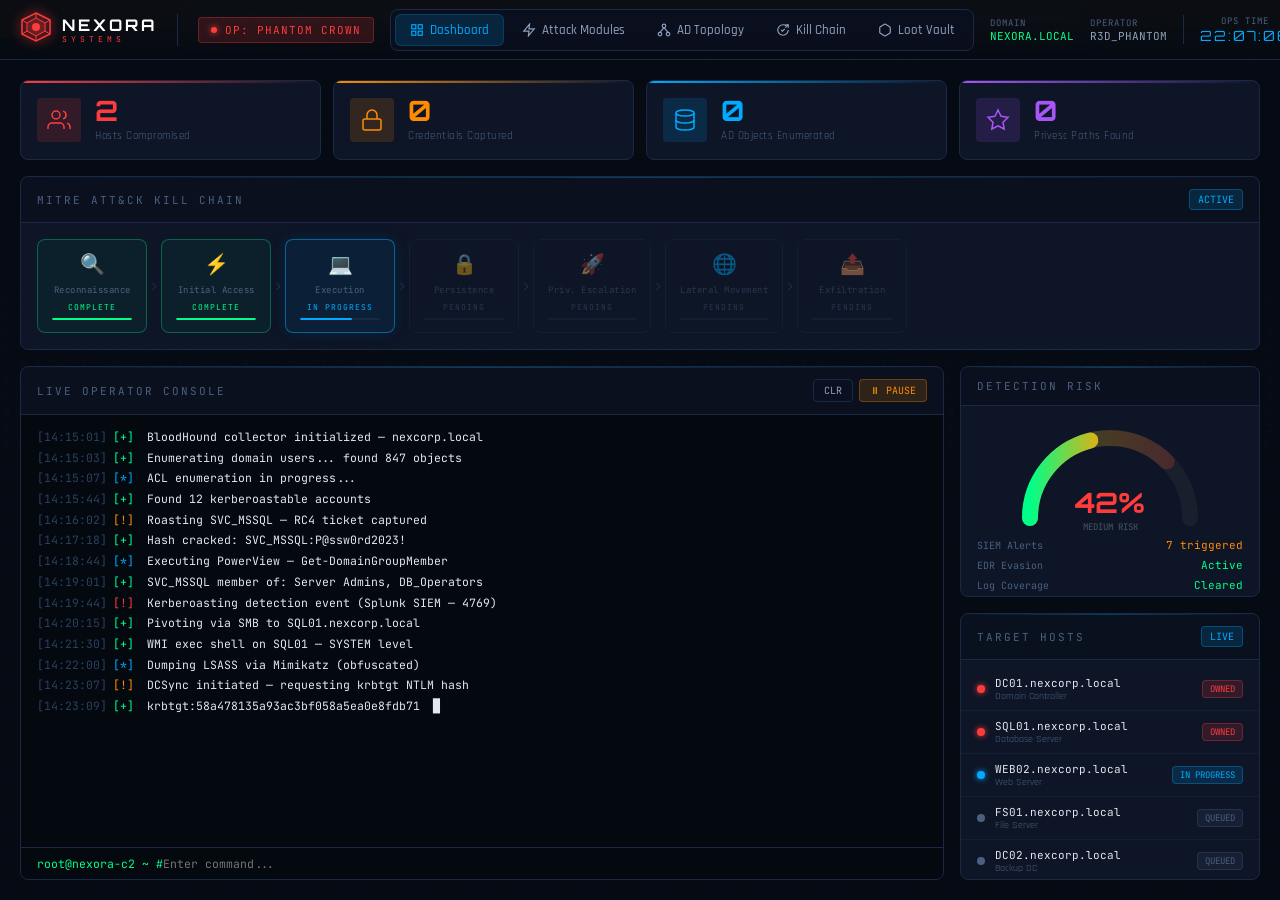
==== commit a37323b6: "Label dashboard as simulation and align domain name" ====
--- a/redteam-lab.html
+++ b/redteam-lab.html
@@ -4,13 +4,14 @@
   <meta charset="UTF-8" />
   <meta name="viewport" content="width=device-width, initial-scale=1.0" />
   <title>Nexora Systems — AD Red Team Simulation Lab</title>
-  <meta name="description" content="Nexora Systems Offensive Security: Active Directory Red Team Simulation Lab — Advanced adversary simulation, kill chain orchestration, and AD attack emulation platform." />
+  <meta name="description" content="Nexora Active Directory lab demonstration dashboard. All displayed values are simulated placeholders and are not live security telemetry." />
   <link rel="preconnect" href="https://fonts.googleapis.com" />
   <link rel="preconnect" href="https://fonts.gstatic.com" crossorigin />
   <link href="https://fonts.googleapis.com/css2?family=JetBrains+Mono:wght@300;400;500;600;700&family=Rajdhani:wght@300;400;500;600;700&family=Orbitron:wght@400;500;600;700;800;900&display=swap" rel="stylesheet" />
   <link rel="stylesheet" href="redteam.css" />
 </head>
 <body>
+  <div role="status" style="position:relative;z-index:10;padding:10px 16px;background:#7a4a12;color:#fff;font:600 13px/1.4 sans-serif;text-align:center;">SIMULATION DEMO ONLY — dashboard values and terminal output are illustrative placeholders, not live telemetry or verified security findings.</div>
   <!-- Animated Background -->
   <canvas id="matrixCanvas"></canvas>
   <div class="hex-grid"></div>
@@ -71,7 +72,7 @@
       <div class="status-cluster">
         <div class="status-item">
           <span class="status-label">DOMAIN</span>
-          <span class="status-val online">NEXCORP.LOCAL</span>
+          <span class="status-val online">NEXORA.LOCAL</span>
         </div>
         <div class="status-item">
           <span class="status-label">OPERATOR</span>
